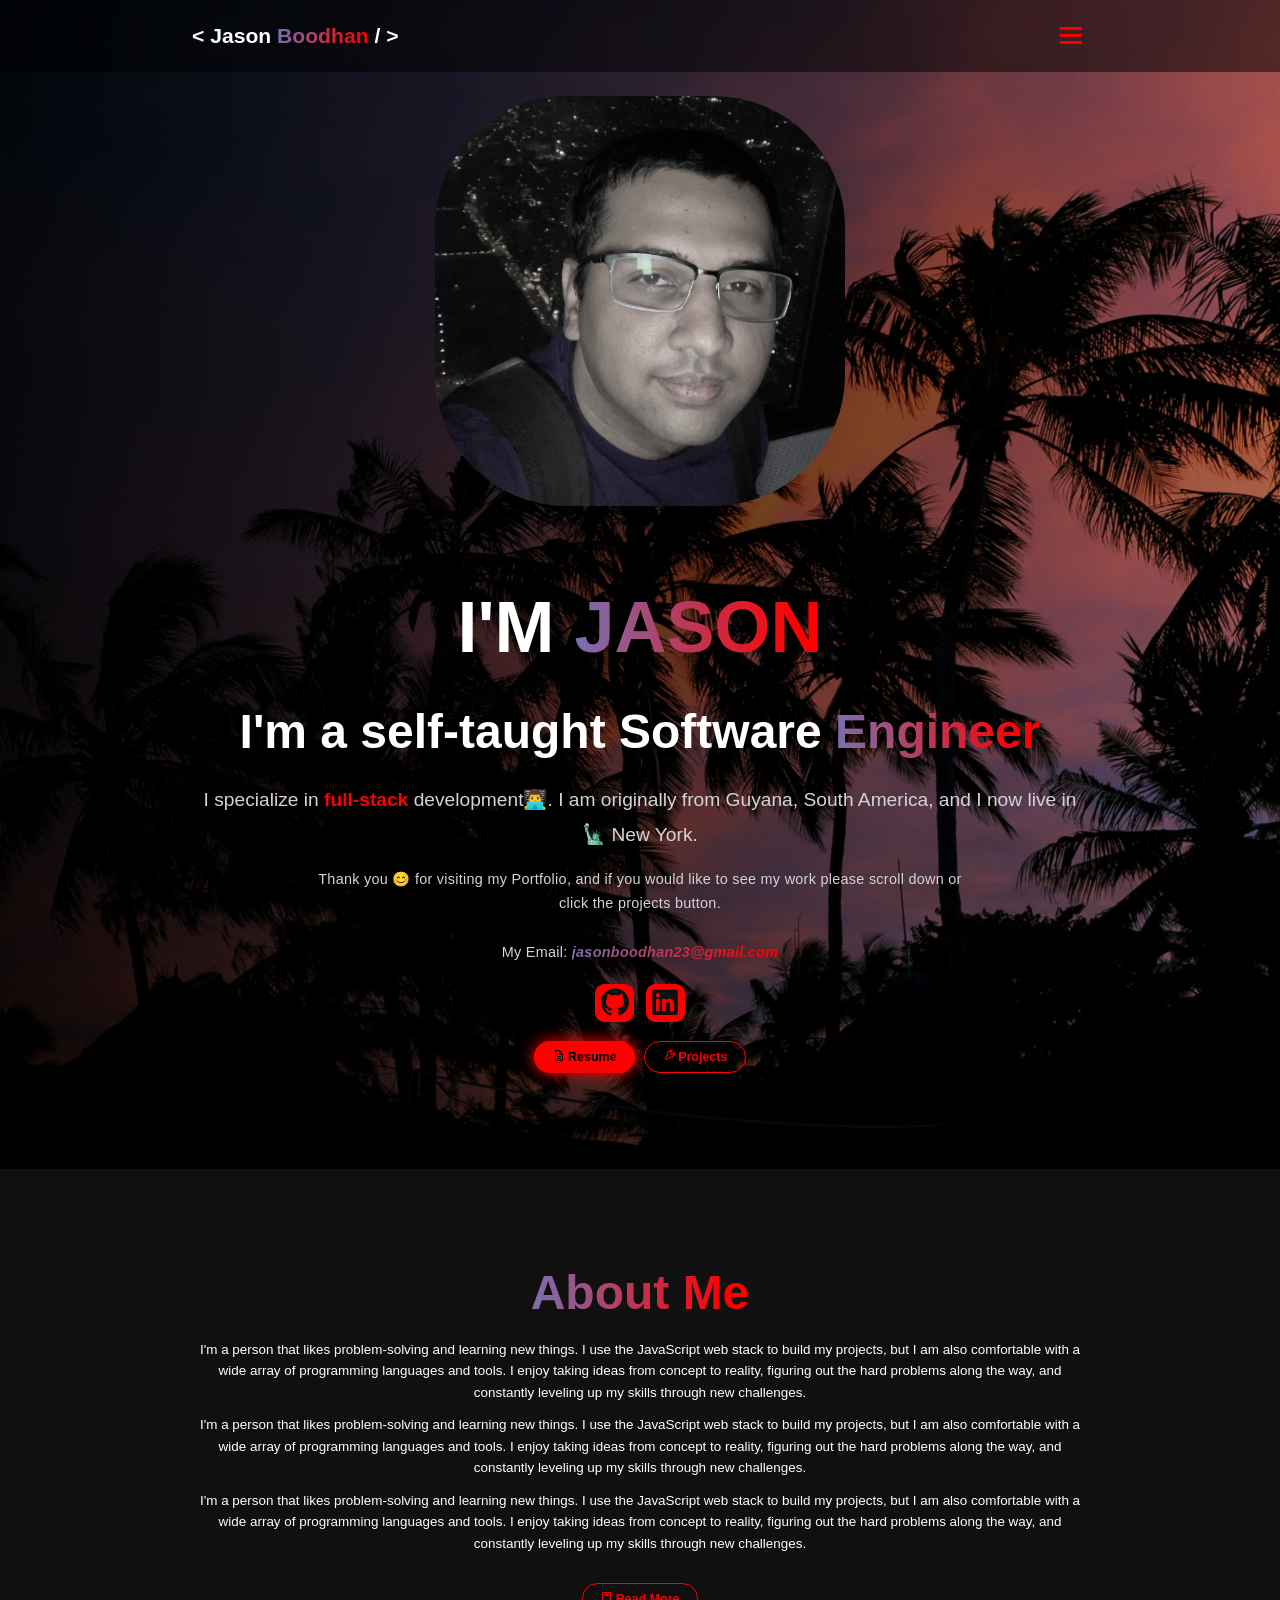
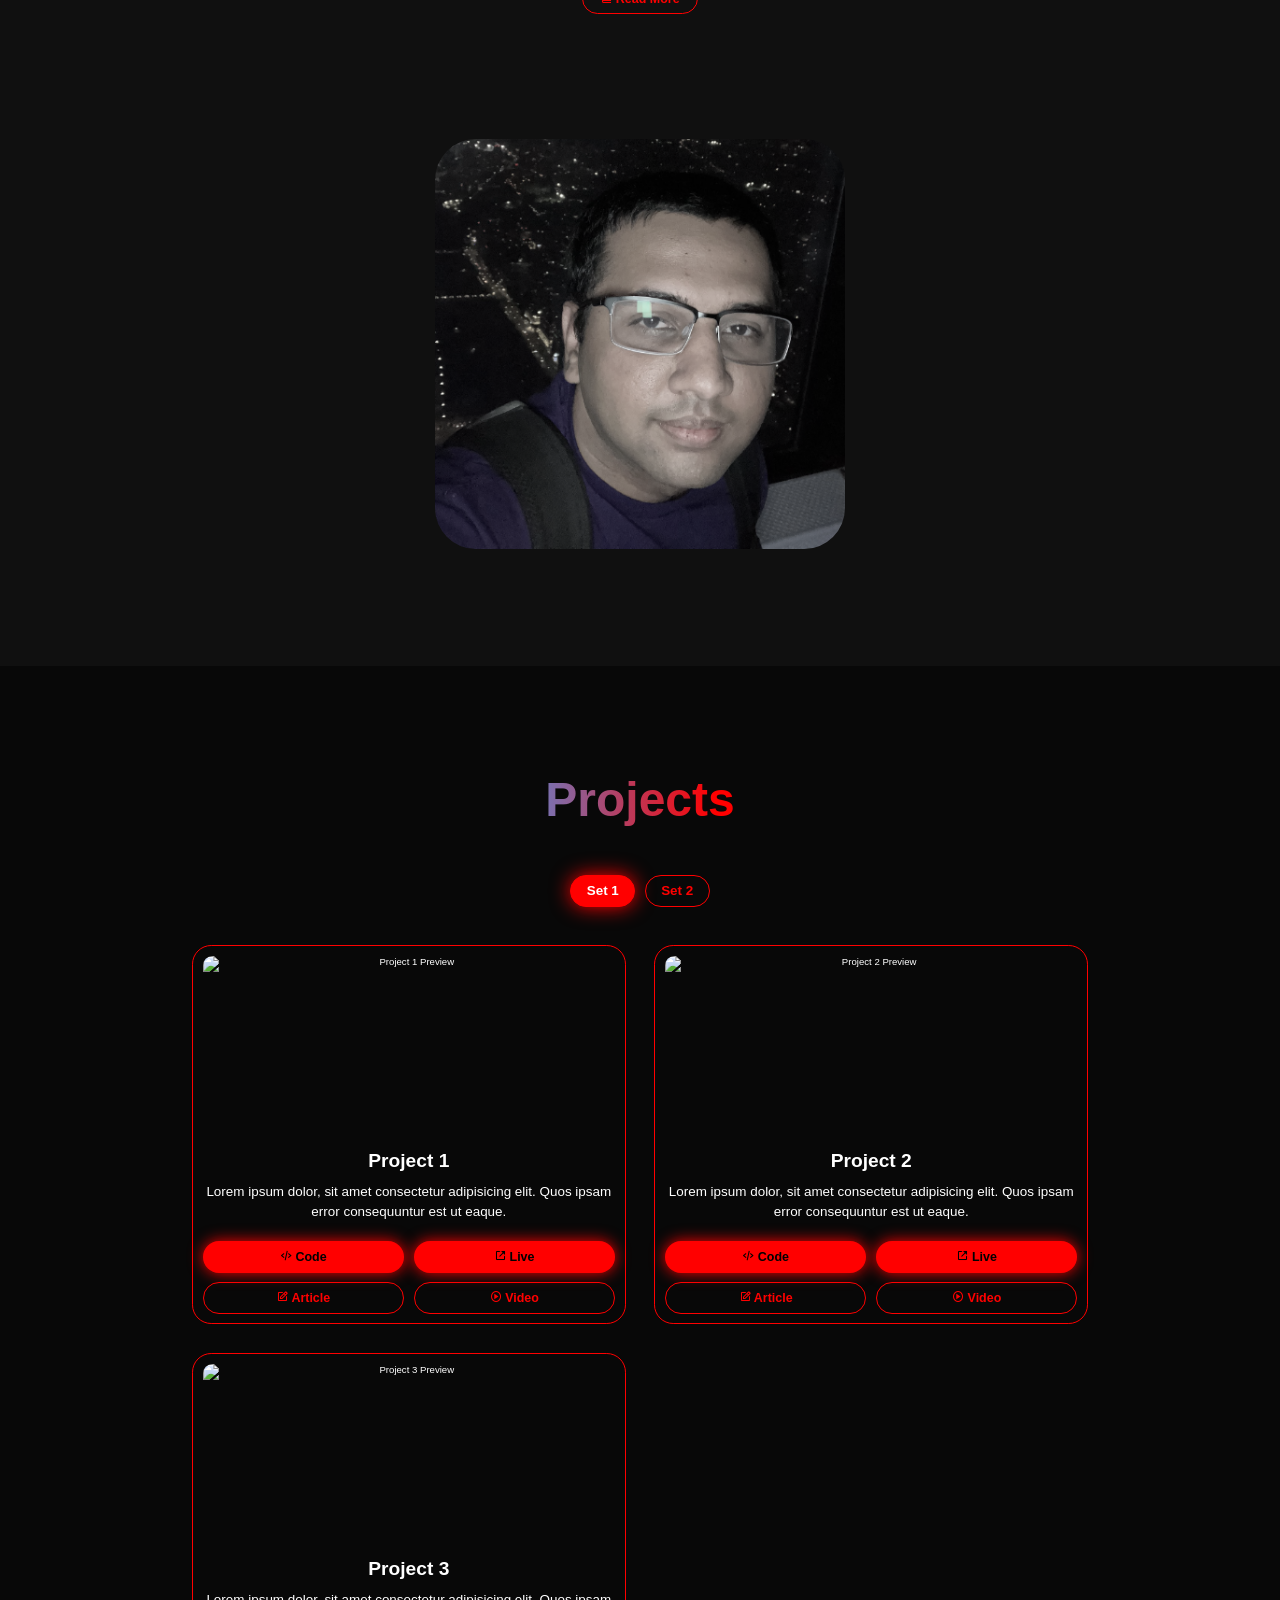
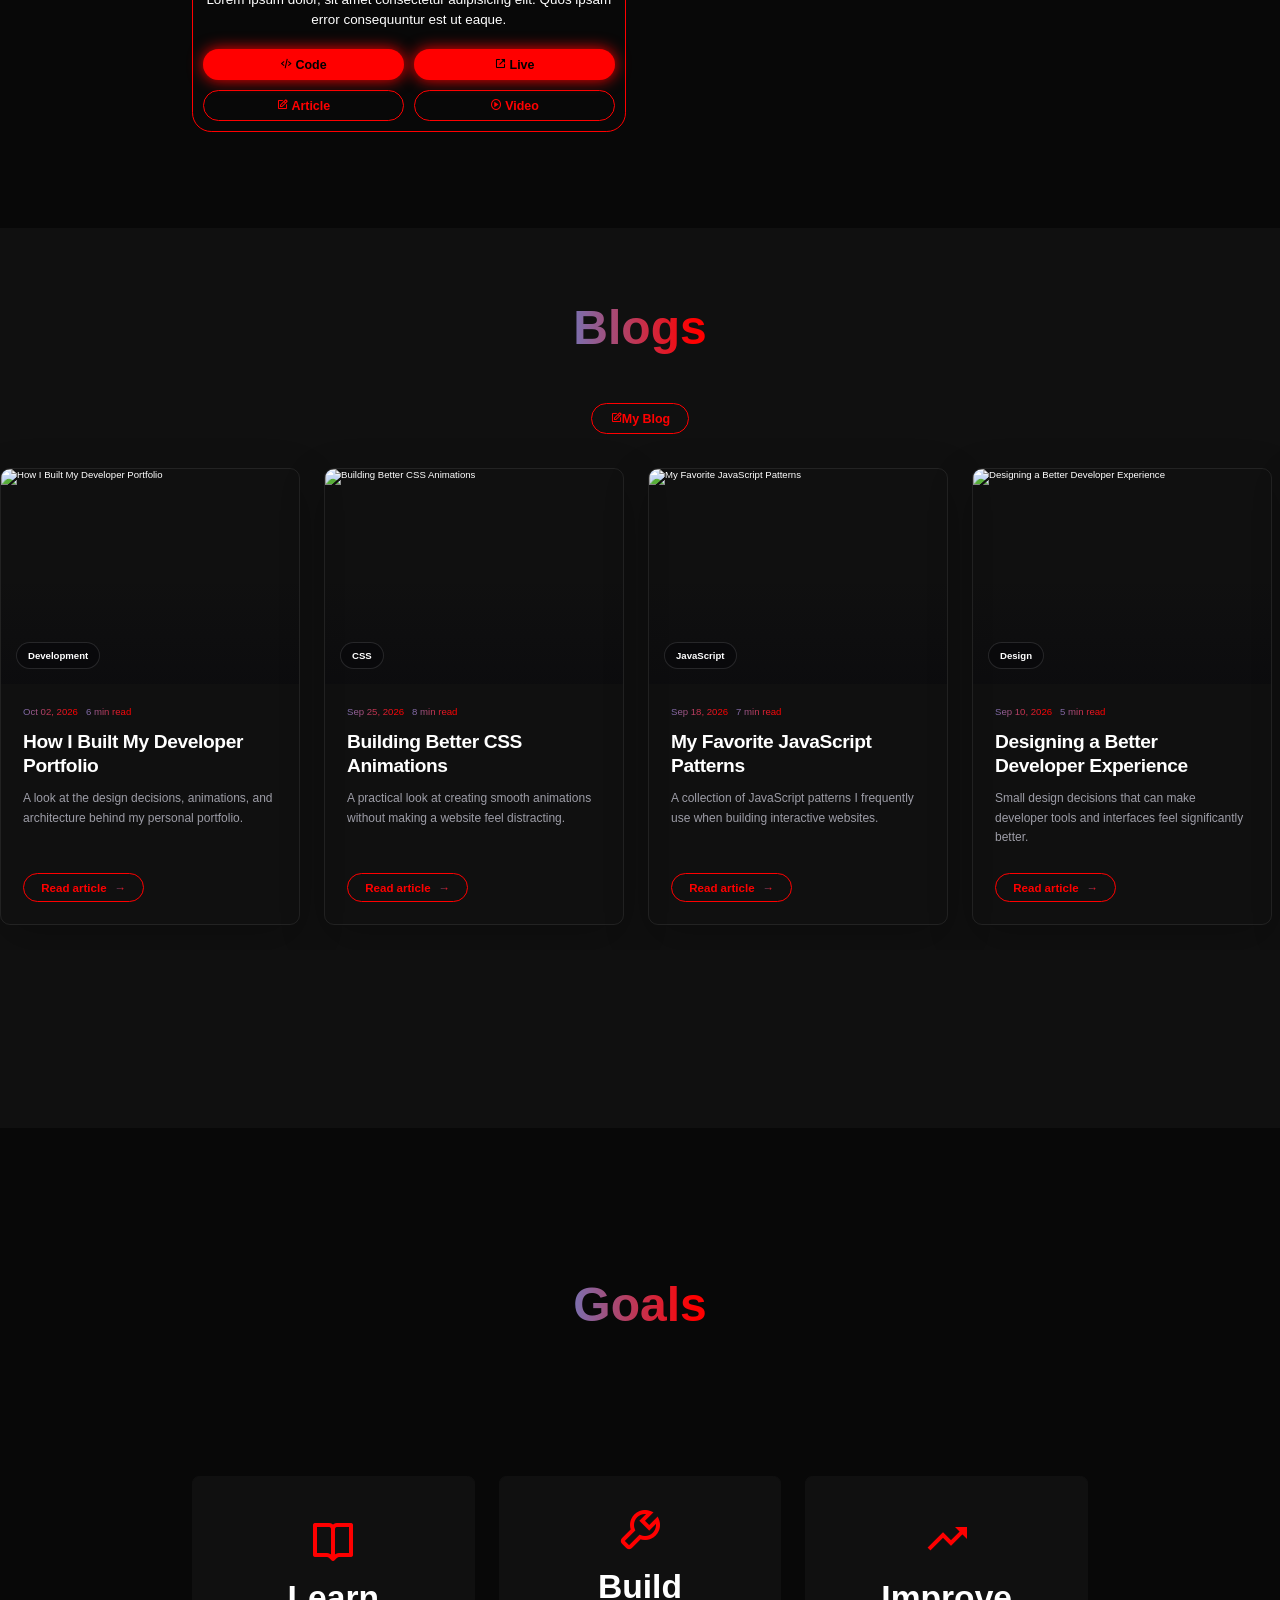
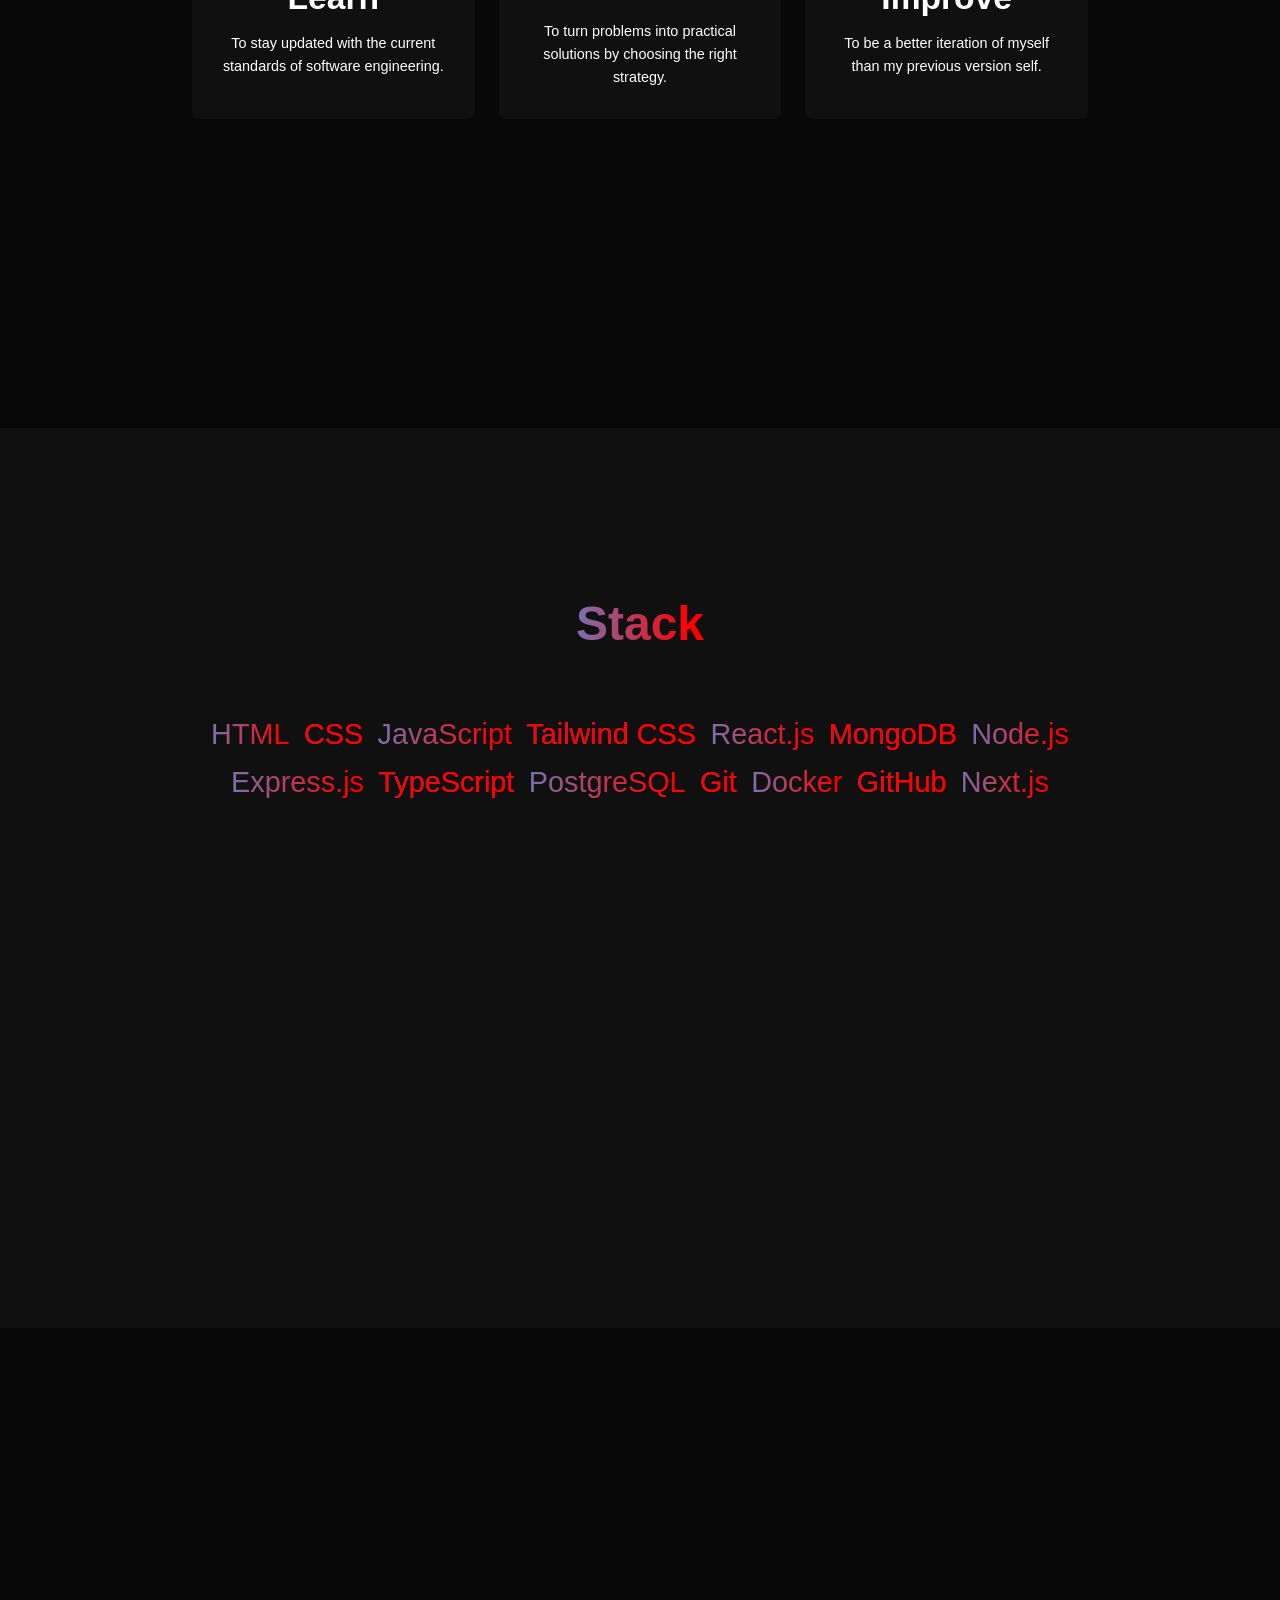
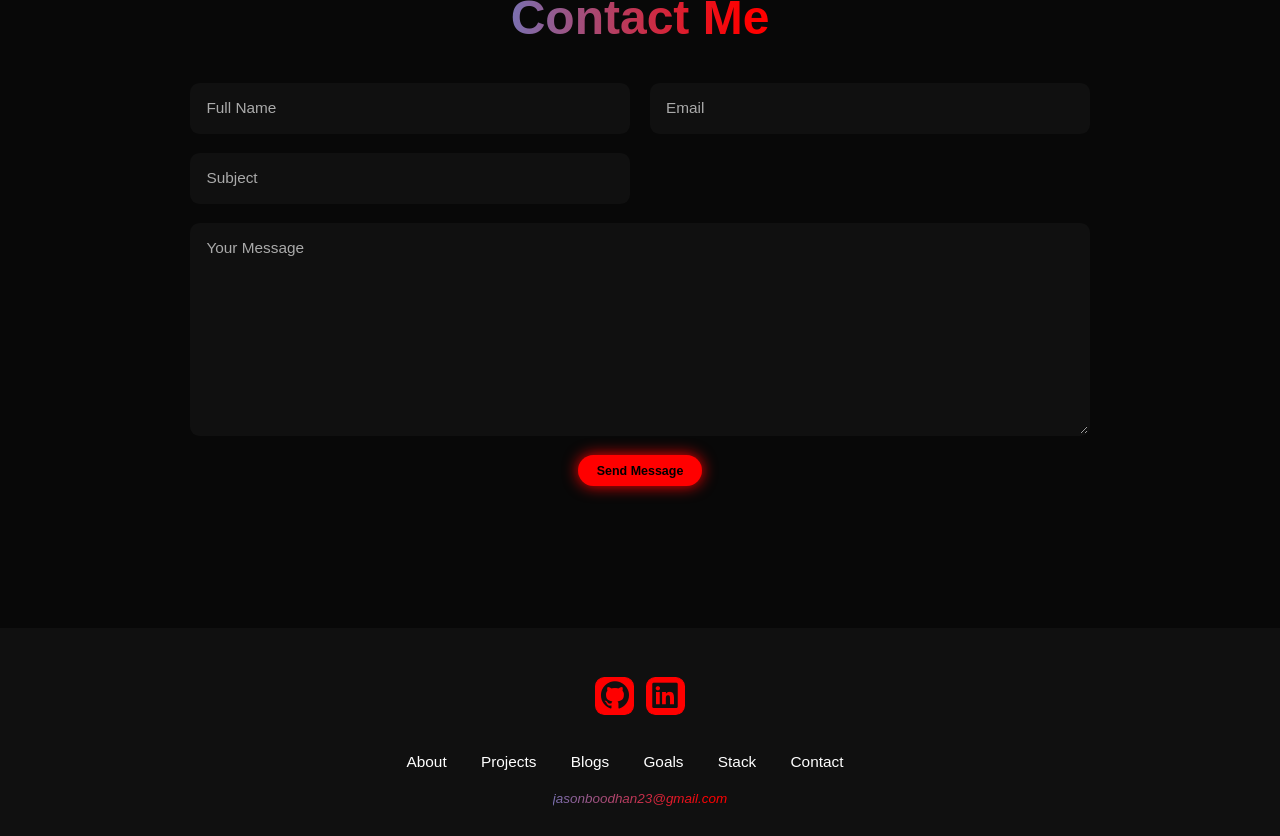
==== index.html @ c38a6822 "added express and next icons" ====
<!DOCTYPE html>
<html lang="en">
  <head>
    <meta charset="UTF-8" />
    <meta name="viewport" content="width=device-width, initial-scale=1.0" />
    <title>Jason's Portfolio Website</title>
    <link
      href="https://unpkg.com/boxicons@2.1.4/css/boxicons.min.css"
      rel="stylesheet"
    />
    <link
      rel="stylesheet"
      href="https://cdn.jsdelivr.net/gh/devicons/devicon@latest/devicon.min.css"
    />    
    <link rel="stylesheet" href="styles.css">
    <link rel="icon" type="image/png" href="assets/favicon.png">
  </head>
  <body>

    <div class="intro-overlay" id="intro">
      <div class="intro-content">
        <h1>
          <span style="color: ghostwhite;"><</span>
          <span>Hello </span> 
         <span style="color: ghostwhite;">/ ></span>
        </h1>
      </div>
    </div>

    <header class="header">
      <a href="#home" class="logo"> < Jason <span>Boodhan</span> / ></a>

      <i class="bx bx-menu" id="menu-icon"></i>

      <nav class="navbar">
        <a href="#home">Home</a>
        <a href="#about">About</a>
        <a href="#projects">Projects</a>
        <a href="#blogs">Blogs</a>
        <a href="#goals">Goals</a>
        <a href="#stack">Stack</a>     
        <a href="#contact">Contact</a>
      </nav>
    </header>

    <section class="home" id="home">
      <div class="home-content">
        <h1>I'm <span>Jason</span></h1>
        <h2>I'm a self-taught Software <span>Engineer</span></h2>
        <p>
          I specialize in <strong style="color: red;">full-stack</strong> development👨‍💻. I am originally from Guyana, South America, and I now live in 🗽 New York.
        </p> 

        <p id="home-sub-text">
          Thank you 😊 for visiting my Portfolio, and if you would like to see my work please scroll down or click the projects button. 
          <br>
          <br> 
          My Email:
          <a href="mailto:jasonboodhan23@gmail.com" class="my-email">
            <span><em>jasonboodhan23@gmail.com</em><span>
          </a>
        </p>

        <div class="social-icons">
          <a href="https://github.com/jasonboodhan23-dev" target="_blank">
            <i class="bx bxl-github"></i>
          </a>
          <a href="https://www.linkedin.com/in/jason-boodhan-16b63a433" target="_blank">
            <i class="bx bxl-linkedin-square"></i>
          </a>
        </div>

        <div class="btn-group">
          <a href="#" class="btn"><i class='bx bx-file'></i> Resume</a>
          <a href="#projects" class="btn btn-secondary"><i class='bx bx-wrench'></i> Projects</a>
        </div>
      </div>

      <div class="home-img">
        <img src="./assets/the-image.png" alt="Profile Picture" />
      </div>
    </section>

    <section class="about" id="about">
      <div class="about-img">
        <img src="./assets/the-image.png" alt="About Picture" />
      </div>

      <div class="about-content">
        <h2><span>About Me</span></h2>
        <p>
          I'm a person that likes problem-solving and learning new things. I use the JavaScript web stack to build my projects, but I am also comfortable with a wide array of programming languages and tools. I enjoy taking ideas from concept to reality, figuring out the hard problems along the way, and constantly leveling up my skills through new challenges.
        </p>
        <br>
        <p>
          I'm a person that likes problem-solving and learning new things. I use the JavaScript web stack to build my projects, but I am also comfortable with a wide array of programming languages and tools. I enjoy taking ideas from concept to reality, figuring out the hard problems along the way, and constantly leveling up my skills through new challenges.
        </p>
        <br>
        <p>
          I'm a person that likes problem-solving and learning new things. I use the JavaScript web stack to build my projects, but I am also comfortable with a wide array of programming languages and tools. I enjoy taking ideas from concept to reality, figuring out the hard problems along the way, and constantly leveling up my skills through new challenges.
        </p>
        <a href="#blogs" class="btn btn-secondary"><i class='bx bx-book'></i> Read More</a>
      </div>
    </section>

    <!-- Projects Section -->
    <section class="projects" id="projects">
      <h2 class="heading"><span>Projects</span></h2>

      <!-- 10 Pagination Buttons -->
      <div class="pagination-nav" id="pagination-nav"></div>

      <!-- 4 Project Cards Grid -->
      <div class="projects-box" id="projects-box"></div>
    </section>

    <section id="blogs" class="blog-carousel-section">

        <h2 class="heading"><span>Blogs</span></h2>

        <a href="./blog/blog.html" class="btn btn-secondary all-blogs"><i class="bx bx-edit"></i>My Blog</a>
        <!-- Carousel -->
        <div class="blog-carousel-wrapper">
          <div
            id="blog-carousel-track"
            class="blog-carousel-track"
          ></div>
        </div>



    </section>

    <section class="goals" id="goals">
      <h2 class="heading"><span>Goals</span></h2>

      <div class="goals-container">
        <div class="goals-box">
          <div class="goals-info">
            <i class="bx bx-book-open"></i>
            <h4>Learn</h4>
            <p>
              To stay updated with the current standards of software engineering.
            </p>
          </div>
        </div>

        <div class="goals-box">
          <div class="goals-info">
            <i class="bx bx-wrench"></i>
            <h4>Build</h4>
            <p>
              To turn problems into practical solutions by choosing the right strategy.
            </p>
          </div>
        </div>

        <div class="goals-box">
          <div class="goals-info">
            <i class="bx bx-trending-up"></i>
            <h4>Improve</h4>
            <p>
              To be a better iteration of myself than my previous version self. 
            </p>
          </div>
        </div>
      </div>
    </section>

    

    <section class="stack" id="stack">
      <h2 class="heading"><span>Stack</span></h2>


      <div class="stack-listed">
        <span>HTML </span>
        <span class="even">CSS </span>
        <span>JavaScript </span>
        <span class="even">Tailwind CSS </span>
        <span>React.js </span>
        <span class="even">MongoDB </span>
        <span>Node.js </span>
        <span>Express.js </span>
        <span class="even">TypeScript </span>
        <span>PostgreSQL </span>
        <span class="even">Git </span>
        <span>Docker </span>
        <span class="even">GitHub </span>
        <span>Next.js </span>
      </div>

      <div class="wrapper">
        <i class="bx bxl-html5 item item1"></i>
        <i class="bx bxl-css3 item item2"></i>
        <i class="bx bxl-javascript item item3"></i>
        <i class="bx bxl-tailwind-css item item4"></i>
        <i class="bx bxl-react item item5"></i>
        <i class="bx bxl-mongodb item item6"></i>
        <i class="bx bxl-nodejs item item7"></i>
        <i class="devicon-express-original item item8"></i>
        <i class="bx bxl-typescript item item9"></i>
        <i class="bx bxl-postgresql item item10"></i>
        <i class="bx bxl-git item item11"></i>
        <i class="bx bxl-docker item item12"></i>
        <i class="bx bxl-github item item13"></i>
        <i class="devicon-nextjs-plain item item14"></i>
      </div>
    </section>

    

    

    <section class="contact" id="contact">
      <h2 class="heading"><span>Contact Me</span></h2>


      <form action="#">
        <div class="input-group">
          <div class="input-box">
            <input type="text" placeholder="Full Name" />
            <input type="email" placeholder="Email" />
            <input type="text" placeholder="Subject" />
          </div>
        </div>

        <div class="input-group-2">
          <textarea
            placeholder="Your Message"
            cols="30"
            rows="10"
          ></textarea>
          <input type="submit" value="Send Message" class="btn" />
        </div>
      </form>
    </section>

    <button id="scrollToTop" aria-label="Scroll to top">
      ↑
    </button>

    <footer class="footer">
      <div class="social-icons">
        <a href="https://github.com/jasonboodhan23-dev" target="_blank">
          <i class="bx bxl-github"></i>
        </a>
        <a href="https://www.linkedin.com/in/jason-boodhan-16b63a433" target="_blank">
          <i class="bx bxl-linkedin-square"></i>
        </a>
      </div>

      <ul class="list">
        <li><a href="#about">About</a></li>
        <li><a href="#projects">Projects</a></li>
        <li><a href="#blogs">Blogs</a></li>
        <li><a href="#goals">Goals</a></li>
        <li><a href="#stack">Stack</a></li>
        <li><a href="#contact">Contact</a><li>
      </ul>

      <p class="bottomtext">
        <em>
          <a href="mailto:jasonboodhan23@gmail.com" class="my-email">
            <span><em>jasonboodhan23@gmail.com</em><span>
          </a>
        </em>
      </p>
    </footer>
    <script src="index.js"></script>
  </body>
</html>
---- styles.css ----
* {
        margin: 0;
        padding: 0;
        box-sizing: border-box;
        text-decoration: none;
        scroll-behavior: smooth;
        font-family: "Poppins", sans-serif;
      }

      /* ================================
         INTRO OVERLAY
      ================================ */

      .intro-overlay {
        position: fixed;
        inset: 0;
        z-index: 9999;

        display: flex;
        align-items: center;
        justify-content: center;

        background: #101010;

        opacity: 1;
        visibility: visible;

        transition:
          opacity 0.7s ease,
          visibility 0.7s ease;
      }

      /* Hello text */

      .intro-content {
        overflow: hidden;
      }

      .intro-content h1 {
        margin: 0;

        font-size: clamp(8rem, 20vw, 18rem);
        font-weight: 600;
        letter-spacing: -0.05em;

        animation: introText 0.8s ease forwards;
      }

      /* Fade the entire overlay away */

      .intro-overlay.hidden {
        opacity: 0;
        visibility: hidden;
        pointer-events: none;
      }

      /* Hello animation */

      @keyframes introText {
        from {
          opacity: 0;
          transform: translateY(40px);
        }

        to {
          opacity: 1;
          transform: translateY(0);
        }
      }


      :root {
        --bg-color: #101010;
        --second-bg-color: #080808;
        --text-color: #ffffff;
        --main-color: red;  /* #2dd9fe #9461fd  */
        --gradient-accent: #7A70B0; /* #2dd9fe   original #7A70B0 */     
      }

      html {
        font-size: 60%;
        overflow-x: hidden;
      }

      body {
        background: var(--bg-color);
        color: var(--text-color);
      }

      .header {
        position: fixed;
        width: 100%;
        top: 0;
        left: 0;
        padding: 2rem 15%;
        background: rgba(0, 0, 0, 0.5);
        backdrop-filter: blur(10px);
        display: flex;
        justify-content: space-between;
        align-items: center;
        z-index: 1000;
      }

      .my-email {
        color: var(--main-color);
      }

      #menu-icon {
        font-size: 3.5rem;
        color: var(--main-color);
        display: none;
      }

      .logo {
        font-size: 2.2rem;
        color: var(--text-color);
        font-weight: 800;
        cursor: pointer;
        transition: 0.3s ease-in-out;
      }

      .logo:hover {
        transform: scale(1.05);
      }

      span {
        background: linear-gradient(270deg, var(--main-color) 10%, var(--gradient-accent) 100%);
        -webkit-background-clip: text;
        background-clip: text;
        color: transparent;
      }

      .navbar a {
        font-size: 1.6rem;
        color: var(--text-color);
        margin-left: 4rem;
        font-weight: 500;
        transition: 0.3s ease-in-out;
        border-bottom: 3px solid transparent;
      }

      .navbar a:hover {
        color: var(--main-color);
        border-bottom: 3px solid var(--main-color);
      }

      .gradient-btn {
        font-size: 1.4rem;
        padding: 1rem 2rem;
        border-radius: 2rem;
        background: linear-gradient(270deg, var(--main-color) 10%, var(--gradient-accent) 100%);
        letter-spacing: 1px;
        cursor: pointer;
        transition: 0.3s ease-in-out;
        color: white;
        border: none;
        white-space: nowrap;
      }

      .gradient-btn:hover {
        transform: scale(1.05);
      }

      section {
        min-height: 100vh;
        padding: 10rem 15%;
      }

      .home {
          display: flex;
          align-items: center;
          justify-content: center;
          gap: 10rem;

          position: relative;
          isolation: isolate;

          /* Background image source: https://www.pexels.com/photo/tropical-palm-tree-silhouette-at-sunset-37615014/
          Edited by me. */

          background: url("./assets/sunset.png") center / cover no-repeat;
      }

      .home::before {
          content: "";
          position: absolute;
          inset: 0;
          background: linear-gradient(
              90deg,
              rgba(0, 0, 0, 0.9),
              rgba(0, 0, 0, 0.333)
          );
          z-index: -1;
      }

      .home-content {
        display: flex;
        flex-direction: column;
        align-items: flex-start;
        text-align: left;
      }

      .home-content h1 {
        font-size: 7.5rem;
        font-weight: 700;
        margin-top: 2rem;
        margin-bottom: 1rem;
        line-height: 1.2;
        text-transform: uppercase;
      }

      .home-content h2 {
        margin: 2.5rem 0;
        font-size: 5rem;
      }

      .home-content p {
        font-size: 2rem;
        font-weight: 400;
        line-height: 1.8;
        color: #d4d4d4;
      }

      #home-sub-text {
        max-width: 650px;
        margin-top: 1.5rem;
        font-size: 1.5rem;
        font-weight: 400;
        line-height: 1.7;
        color: #d4d4d4;
        letter-spacing: 0.02em;
      }

      #home-sub-text .my-email {
        color: var(--main-color);
        font-style: normal;
        font-weight: 600;
        transition: color 0.3s ease, text-shadow 0.3s ease;
      }

      #home-sub-text .my-email:hover {
        color: #ffffff;
        text-shadow: 0 0 10px var(--main-color);
      }


      .home-img img {
        width: 32vw;
        border-radius: 32%;
        transition: 0.4s ease-in-out;
        object-fit: cover;
        filter: grayscale(70%);
        margin-bottom: 1rem;
      }

      .home-img img:hover {
        box-shadow: 0 0 25px var(--main-color),
                    0 0 50px var(--main-color);
        transform: scale(1.02);
        filter: grayscale(0%);
      }

      .social-icons a {
        display: inline-flex;
        justify-content: center;
        align-items: center;
        font-size: 3.5rem;
        padding: 0.125rem;
        background-color: var(--main-color);
        border: 0.5px solid var(--main-color);
        border-radius: 25%;
        margin: 2rem 0.5rem;
        transition: 0.3s ease-in-out;
        color: var(--bg-color);
      }

      .social-icons a:hover {
        color: white;
        background: var(--main-color);
        transform: scale(1.02) translateY(-1px);
        box-shadow: 0 0 25px var(--main-color);
      }

      .btn-group {
        display: flex;
        gap: 1rem;
        flex-wrap: wrap;
        justify-content: center;
      }

      .btn {
        display: inline-block;
        padding: 0.8rem 1.8rem;
        background-color: var(--main-color);
        box-shadow: 0 0 15px var(--main-color);
        border-radius: 3rem;
        font-size: 1.3rem;
        color: #000;
        border: 0.5px solid transparent;
        font-weight: 600;
        transition: 0.3s ease-in-out;
        cursor: pointer;
        text-align: center;
      }

      .btn:hover {
        transform: scale(1.05);
        box-shadow: 0 0 25px var(--main-color);
        color: #ffffff;
      }

      .btn-secondary {
        background-color: transparent;
        color: var(--main-color);
        border: 0.5px solid var(--main-color);
        box-shadow: none;
      }

      .btn-secondary:hover {
        box-shadow: 0 0 25px var(--main-color);
        background-color: var(--main-color);
        color: #ffffff;
      }

      .about {
        display: flex;
        justify-content: center;
        align-items: center;
        gap: 10rem;
        background-color: var(--bg-color);
      }



      /* Glow effect and animation added to About Image */
      .about-img img {
        width: 24vw;
        border-radius: 10%;
        transition: 0.4s ease-in-out;
        object-fit: cover;
        filter: grayscale(60%);
        margin-bottom: 2rem;
      }

      .about-img img:hover {
        box-shadow: 0 0 25px var(--main-color),
                    0 0 50px var(--main-color);
        transform: scale(1.02);
        filter: grayscale(0%);
      }

      .about-content h2 {
        font-size: 5rem;
        text-align: left;
        margin-bottom: 2rem;
      }

      .about-content p {
        font-size: 1.4rem;
        font-weight: 400;
        line-height: 1.6;
      }

      .about-content .btn {
        margin: 3rem 0;
      }

      ::-webkit-scrollbar {
        width: 10px;
      }

      ::-webkit-scrollbar-thumb {
        background-color: var(--main-color);
        border-radius: 4px;
      }

      ::-webkit-scrollbar-track {
        background-color: var(--bg-color);
      }

      .heading {
        text-align: center;
        font-size: 5rem;
        margin-bottom: 5rem;
        margin-top: 7.5rem;
      }

      .goals {
        background-color: var(--second-bg-color);
        padding: 8rem 15%;
      }

      .goals-container {
        display: grid;
        grid-template-columns: repeat(auto-fit, minmax(280px, 1fr));
        gap: 2.5rem;
        padding-top: 10rem;
      }

      .goals-box {
        display: flex;
        justify-content: center;
        align-items: center;
        background-color: var(--bg-color);
        border-radius: .75rem;
        cursor: pointer;
        border: 0.5px solid var(--bg-color);
        transition: background 0.8s ease-in-out;
        transition-delay: 2.5s;
      }

      .goals-box:hover {
        background: linear-gradient(270deg, var(--main-color) 10%, var(--gradient-accent) 100%);
      }

      .goals-box:hover .goals-info i,
      .goals-box:hover .goals-info h4,
      .goals-box:hover .goals-info p {
        color: #000;
      }

      .goals-info {
        display: flex;
        flex-direction: column;
        text-align: center;
        align-items: center;
        padding: 3rem;
      }

      .goals-info h4 {
        font-size: 3.5rem;
        margin: 1.5rem 0;
        font-weight: 700;
        color: var(--text-color);
      }

      .goals-info p {
        font-size: 1.5rem;
        line-height: 1.6;
        color: var(--text-color);
      }

      .goals-info i {
        font-size: 5rem;
        color: var(--main-color);
      }

      .wrapper {
        width: 90%;
        max-width: 1536px;
        margin-inline: auto;
        position: relative;
        height: 160px;
        margin-top: 4rem;
        overflow: hidden;
        mask-image: linear-gradient(
          to right,
          rgba(0, 0, 0, 0),
          rgba(0, 0, 0, 1) 20%,
          rgba(0, 0, 0, 1) 80%,
          rgba(0, 0, 0, 0)
        );
      }

      @keyframes scrollLeft {
        to {
          left: -160px;
        }
      }

      .item {
        width: 120px;
        height: 120px;
        font-size: 120px;
        text-align: center;
        line-height: 120px;
        position: absolute;
        left: max(calc(160px * 12), 100%);
        animation-name: scrollLeft;
        animation-duration: 30s;
        animation-timing-function: linear;
        animation-iteration-count: infinite;
        background: linear-gradient(270deg, var(--main-color) 10%, var(--gradient-accent) 100%);
        -webkit-background-clip: text;
        background-clip: text;
        color: transparent;
      }

      .item:hover {
        transition: color 0.8s ease-in-out;
        color: var(--text-color);
      }

      .item14 {
        font-size: 100px;
      }

      .item1 { animation-delay: calc(30s / 14 * (14 - 1) * -1); }
      .item2 { animation-delay: calc(30s / 14 * (14 - 2) * -1); }
      .item3 { animation-delay: calc(30s / 14 * (14 - 3) * -1); }
      .item4 { animation-delay: calc(30s / 14 * (14 - 4) * -1); }
      .item5 { animation-delay: calc(30s / 14 * (14 - 5) * -1); }
      .item6 { animation-delay: calc(30s / 14 * (14 - 6) * -1); }
      .item7 { animation-delay: calc(30s / 14 * (14 - 7) * -1); }
      .item8 { animation-delay: calc(30s / 14 * (14 - 8) * -1); }
      .item9 { animation-delay: calc(30s / 14 * (14 - 9) * -1); }
      .item10 { animation-delay: calc(30s / 14 * (14 - 10) * -1); }
      .item11 { animation-delay: calc(30s / 14 * (14 - 11) * -1); }
      .item12 { animation-delay: calc(30s / 14 * (14 - 12) * -1); }
      .item13 { animation-delay: calc(30s / 14 * (14 - 13) * -1); }
      .item14 { animation-delay: calc(30s / 14 * (14 - 14) * -1); }

      .stack-listed {
        font-size: 3rem;
        display: flex;
        flex-wrap: wrap;
        padding: 2rem 0;
        justify-content: center;
        gap: 1.5rem;
      }

      .stack-listed span:hover {
        transition: color 0.8s ease-in-out;
        color: var(--text-color);
      }

      .even {
        color: var(--main-color);
      }

      /* Projects & Pagination Styles */
      .projects {
        background-color: var(--second-bg-color);
      }

      .pagination-nav {
        display: flex;
        justify-content: center;
        flex-wrap: wrap;
        gap: 1rem;
        margin-bottom: 4rem;
      }

      .page-btn {
        background: transparent;
        color: var(--main-color);
        border: 0.5px solid var(--main-color);
        font-size: 1.4rem;
        padding: 0.8rem 1.6rem;
        border-radius: 2rem;
        font-weight: 600;
        cursor: pointer;
        transition: 0.3s ease-in-out;
      }

      .page-btn:hover {
        background-color: var(--main-color);
        color: white;
        box-shadow: 0 0 15px var(--main-color);
      }

      .page-btn.active {
        background-color: var(--main-color);
        color: white;
        box-shadow: 0 0 20px var(--main-color);
      }

      #projects h2 {
        margin-top: 1rem;
      }

      .projects-box {
        display: grid;
        grid-template-columns: repeat(auto-fit, minmax(280px, 1fr));
        gap: 3rem;
      }

      .project-card {
        display: flex;
        flex-direction: column;
        justify-content: space-between;
        align-items: center;
        text-align: center;
        background-color: var(--second-bg-color);
        border: 0.5px solid var(--main-color);
        border-radius: 2rem;
        padding: 1rem;
        transition: 0.3s ease-in-out;
        animation: fadeIn 0.4s ease-in-out;
      }

      .project-card:hover {
        box-shadow: 0 0 20px var(--main-color);
        transform: translateY(-5px);
        cursor: pointer;
      }

      .project-card img {
        width: 100%;
        height: 180px;
        border-radius: 1rem;
        object-fit: cover;
      }

      .project-card h3 {
        font-size: 2rem;
        margin: 1.5rem 0 1rem;
      }

      .project-card p {
        font-size: 1.4rem;
        line-height: 1.5;
        margin-bottom: 2rem;
      }

      .project-card .card-buttons {
        display: grid;
        grid-template-columns: 1fr 1fr;
        gap: 1rem;
        width: 100%;
      }

      @keyframes fadeIn {
        from { opacity: 0; transform: translateY(10px); }
        to { opacity: 1; transform: translateY(0); }
      }

      .contact {
        min-height: 100vh;
        padding: 10rem 5% 5rem;
        background-color: var(--second-bg-color);
        display: flex;
        flex-direction: column;
        align-items: center;
        justify-content: center;
      }

      .contact .heading {
        margin-bottom: 4rem;
      }

      .contact form {
        width: 100%;
        max-width: 900px;

        display: flex;
        flex-direction: column;
        gap: 2rem;
      }

      .input-group {
        width: 100%;
      }

      .input-box {
        display: grid;
        grid-template-columns: repeat(2, 1fr);
        gap: 2rem;
      }

      .input-box input,
      .input-group-2 textarea {
        width: 100%;
        padding: 1.5rem;

        font-size: 1.6rem;
        color: var(--text-color);

        background-color: var(--bg-color);

        border: 2px solid transparent;
        border-radius: 1rem;

        outline: none;

        transition: 0.3s ease-in-out;
      }

      .input-box input:focus,
      .input-group-2 textarea:focus {
        border-color: var(--main-color);
        box-shadow: 0 0 15px rgba(0, 255, 238, 0.2);
      }

      .input-box input::placeholder,
      .input-group-2 textarea::placeholder {
        color: #aaa;
      }

      .input-group-2 {
        display: flex;
        flex-direction: column;
        gap: 2rem;
      }

      .input-group-2 textarea {
        min-height: 200px;
        resize: vertical;
      }

      .input-group-2 .btn {
        align-self: center;
        cursor: pointer;
      }

      @media (max-width: 768px) {
        .contact {
          padding: 8rem 5% 4rem;
        }

        .input-box {
          grid-template-columns: 1fr;
        }

        .contact form {
          max-width: 100%;
        }
      }

      /* Smooth scrolling */
      html {
        scroll-behavior: smooth;
      }

      #scrollToTop {
        position: fixed;
        bottom: 25px;
        right: 25px;

        width: 75px;
        height: 75px;

        border: none;
        border-radius: 50%;

        background-color: var(--main-color);
        color: black;

        font-size: 36px;
        font-weight: bold;

        cursor: pointer;

        display: flex;
        align-items: center;
        justify-content: center;

        opacity: 0;
        visibility: hidden;
        transform: translateY(20px);

        transition:
          opacity 0.3s ease,
          visibility 0.3s ease,
          transform 0.3s ease;

        z-index: 1000;
      }

      /* Show button */
      #scrollToTop.show {
        opacity: 1;
        visibility: visible;
        transform: translateY(0);

        /* Bounce when it appears */
        animation: bounce 0.7s ease;
      }

      /* Bounce animation */
      @keyframes bounce {
        0% {
          transform: translateY(20px);
        }

        40% {
          transform: translateY(-10px);
        }

        65% {
          transform: translateY(5px);
        }

        85% {
          transform: translateY(-3px);
        }

        100% {
          transform: translateY(0);
        }
      }

      /* Hover effect */
      #scrollToTop:hover {
        background-color: var(--main-color);
        color: white;
      }

      /* Mobile */
      @media (max-width: 600px) {
        #scrollToTop {
          width: 45px;
          height: 45px;

          right: 15px;
          bottom: 15px;

          font-size: 20px;
        }
      }


      .footer {
        background-color: var(--bg-color);
        padding: 30px 0;
      }

      .footer .social-icons {
        text-align: center;
      }

      .footer ul {
        text-align: center;
        font-size: 1.6rem;
        list-style: none;
        margin: 2rem 0;
      }

      .footer ul li {
        display: inline-block;
        margin: 0 15px;
      }

      .footer ul li a {
        color: white;
        transition: 0.3s ease-in-out;
      }

      .footer ul li a:hover {
        color: var(--main-color);
      }

      .footer .bottomtext {
        text-align: center;
        font-size: 1.4rem;
      }

      .bottomtext:hover {
        text-shadow: 0 0 10px ;
      }

      @media(max-width:1285px) {
        #menu-icon {
          display: block;
        }

        .navbar {
          position: absolute;
          top: 100%;
          right: 0;
          width: 50%;
          padding: 1rem 3rem;
          background: rgba(0, 0, 0, 0.9);
          border-bottom-left-radius: 2rem;
          border-left: 2px solid var(--main-color);
          border-bottom: 2px solid var(--main-color);
          display: none;
        }

        .navbar a {
          display: block;
          font-size: 2rem;
          margin: 3rem 0;
        }

        .navbar.active {
          display: block;
        }

        .gradient-btn {
          display: none;
        }

        .home {
          flex-direction: column-reverse;
          gap: 5rem;
        }

        .home-content {
          align-items: center;
          text-align: center;
        }

        .home-img img, .about-img img {
          width: 32vw;
        }

        .about {
          flex-direction: column-reverse;
          text-align: center;
        }

        .about-content h2 {
          text-align: center;
        }

        .contact form .input-group {
          flex-direction: column;
        }
      }



 
      .all-blogs {
          display: block;
          width: fit-content;
          margin: 4rem auto 0;
      }

      .blog-carousel-section {

        width: 100%;

        /*
          These values intentionally don't rely on your
          existing section class.
        */

        padding: 0px 0;

        overflow: hidden;



        

      }


/* ------------------------------------------------------------
   HEADER
------------------------------------------------------------ */

.blog-carousel-header {

  width: min(1100px, calc(100% - 40px));

  margin: 0 auto 55px;

  text-align: center;

}


.blog-carousel-eyebrow {

  display: inline-flex;

  align-items: center;

  gap: 8px;

  margin-bottom: 14px;

  color: var(--main-color);

  font-size: 1.2rem;

  font-weight: 600;

  letter-spacing: 0.14em;

  text-transform: uppercase;

}


.blog-carousel-eyebrow::before {

  content: "";

  width: 7px;

  height: 7px;

  border-radius: 50%;

  background: var(--main-color);

  box-shadow:
    0 0 8px var(--main-color),
    0 0 18px var(--main-color);

}


.blog-carousel-title {

  margin: 0 0 15px;

  color: var(--text-color);

  font-size: clamp(3.5rem, 6vw, 6rem);

  line-height: 1;

  letter-spacing: -0.04em;

}


/*
  Important:
  We use a specifically scoped span selector here.
  It won't modify your global span styling.
*/

.blog-carousel-title span {

  background:
    linear-gradient(
      270deg,
      var(--main-color) 10%,
      var(--gradient-accent) 100%
    );

  -webkit-background-clip: text;

  background-clip: text;

  color: transparent;

}


.blog-carousel-subtitle {

  max-width: 620px;

  margin: 0 auto;

  color: #a9a9b2;

  font-size: 1.5rem;

  line-height: 1.7;

}


/* ------------------------------------------------------------
   CAROUSEL VIEWPORT
------------------------------------------------------------ */

.blog-carousel-wrapper {

  position: relative;

  width: 100%;

  overflow: hidden;


}


/* ------------------------------------------------------------
   TRACK
------------------------------------------------------------ */

.blog-carousel-track {

  display: flex;

  width: max-content;

  gap: 24px;

  padding: 15px 0 25px;

  /*
    JS controls the animation duration
    based on the number of cards.
  */

  animation:
    blog-carousel-scroll
    45s
    linear
    infinite;

}


/*
  Pause the entire carousel when the user
  hovers over the carousel area.
*/

.blog-carousel-wrapper:hover
.blog-carousel-track {

  animation-play-state: paused;

}


/* ------------------------------------------------------------
   INFINITE ANIMATION
------------------------------------------------------------ */

@keyframes blog-carousel-scroll {

  from {

    transform: translateX(0);

  }

  to {

    /*
      JS creates two identical sets.

      Moving exactly 50% means the second
      set takes the place of the first.
    */

    transform: translateX(-50%);

  }

}


/* ------------------------------------------------------------
   BLOG CARD
------------------------------------------------------------ */

.blog-carousel-card {

  position: relative;

  flex: 0 0 300px;

  overflow: hidden;

  border: 1px solid rgba(255, 255, 255, 0.08);

  border-radius: 10px;

  margin-top: 2rem;

  box-shadow:
    0 15px 45px rgba(0, 0, 0, 0.22);

  transition:
    transform 0.35s ease,
    border-color 0.35s ease,
    box-shadow 0.35s ease;



}


.blog-carousel-card:hover {

  transform: translateY(-2px);

  border-color:
    rgba(148, 97, 253, 0.45);

  box-shadow:
    0 20px 55px rgba(0, 0, 0, 0.3),
    0 0 30px rgba(148, 97, 253, 0.08);

  

}


/* ------------------------------------------------------------
   IMAGE
------------------------------------------------------------ */

.blog-carousel-image-container {

  position: relative;

  width: 100%;

  height: 215px;

  overflow: hidden;

}


.blog-carousel-image {

  display: block;

  width: 100%;

  height: 100%;

  object-fit: cover;

  transition:
    transform 0.6s ease,
    filter 0.4s ease;

}


.blog-carousel-card:hover
.blog-carousel-image {

  transform: scale(1.2);

  filter: saturate(1.1);

}


/*
  Image gradient
*/

.blog-carousel-image-container::after {

  content: "";

  position: absolute;

  inset: 0;

  pointer-events: none;

  background:
    linear-gradient(
      to bottom,
      transparent 50%,
      rgba(8, 8, 12, 0.45)
    );

}


/* ------------------------------------------------------------
   CATEGORY BADGE
------------------------------------------------------------ */

.blog-carousel-category {

  position: absolute;

  bottom: 15px;

  left: 15px;

  z-index: 2;

  padding: 7px 11px;

  border: 1px solid rgba(255, 255, 255, 0.12);

  border-radius: 20px;

  color: white;

  font-size: 1rem;

  font-weight: 600;

  background:
    rgba(8, 8, 12, 0.65);

  backdrop-filter: blur(10px);

  -webkit-backdrop-filter: blur(10px);

}


/* ------------------------------------------------------------
   CONTENT
------------------------------------------------------------ */

.blog-carousel-content {

  display: flex;

  flex-direction: column;

  min-height: 240px;

  padding: 22px;

}


/* ------------------------------------------------------------
   META
------------------------------------------------------------ */

.blog-carousel-meta {

  display: flex;

  align-items: center;

  gap: 8px;

  margin-bottom: 13px;

  color: #858591;

  font-size: 1rem;

}


.blog-carousel-meta-dot {

  width: 4px;

  height: 4px;

  border-radius: 50%;

  background: var(--main-color);

}


/* ------------------------------------------------------------
   TITLE
------------------------------------------------------------ */

.blog-carousel-card-title {

  margin: 0 0 11px;

  color: var(--text-color);

  font-size: 2rem;

  font-weight: 600;

  line-height: 1.25;

  letter-spacing: -0.02em;

}


.blog-carousel-card-description {

  margin-bottom: 20px; 

  color: #9d9da7;

  font-size: 1.25rem;

  line-height: 1.6;


}


/* ------------------------------------------------------------
   READ BUTTON
------------------------------------------------------------ */

.blog-carousel-read {

  display: inline-flex;

  align-items: center;

  gap: 8px;

  width: fit-content;

  margin-top: auto;

  color: var(--main-color);

  font-size: 1.2rem;

  font-weight: 600;

  text-decoration: none;

  transition:
    gap 0.25s ease,
    color 0.25s ease;

}


.blog-carousel-read-arrow {

  transition:
    transform 0.25s ease;

}


.blog-carousel-read:hover {

  gap: 12px;

  color: white;


}


.blog-carousel-read:hover
.blog-carousel-read-arrow {

  transform: translateX(4px);
  color: white;

}


/* ------------------------------------------------------------
   REDUCED MOTION
------------------------------------------------------------ */

@media (prefers-reduced-motion: reduce) {

  .blog-carousel-track {

    animation: none;

  }

}


/* ------------------------------------------------------------
   TABLET
------------------------------------------------------------ */

@media (max-width: 900px) {

  .blog-carousel-card {

    flex-basis: 350px;

  }

}


/* ------------------------------------------------------------
   MOBILE
------------------------------------------------------------ */

@media (max-width: 600px) {

  .blog-carousel-section {

    padding: 80px 0;

  }


  .blog-carousel-header {

    width:
      calc(100% - 30px);

    margin-bottom: 40px;

  }


  .blog-carousel-card {

    flex-basis: 300px;

  }


  .blog-carousel-image-container {

    height: 175px;

  }


  .blog-carousel-content {

    min-height: 200px;

    padding: 18px;

  }


  .blog-carousel-card-title {

    font-size: 1.8rem;

  }


  .blog-carousel-card-description {

    font-size: 1.15rem;


  }

}
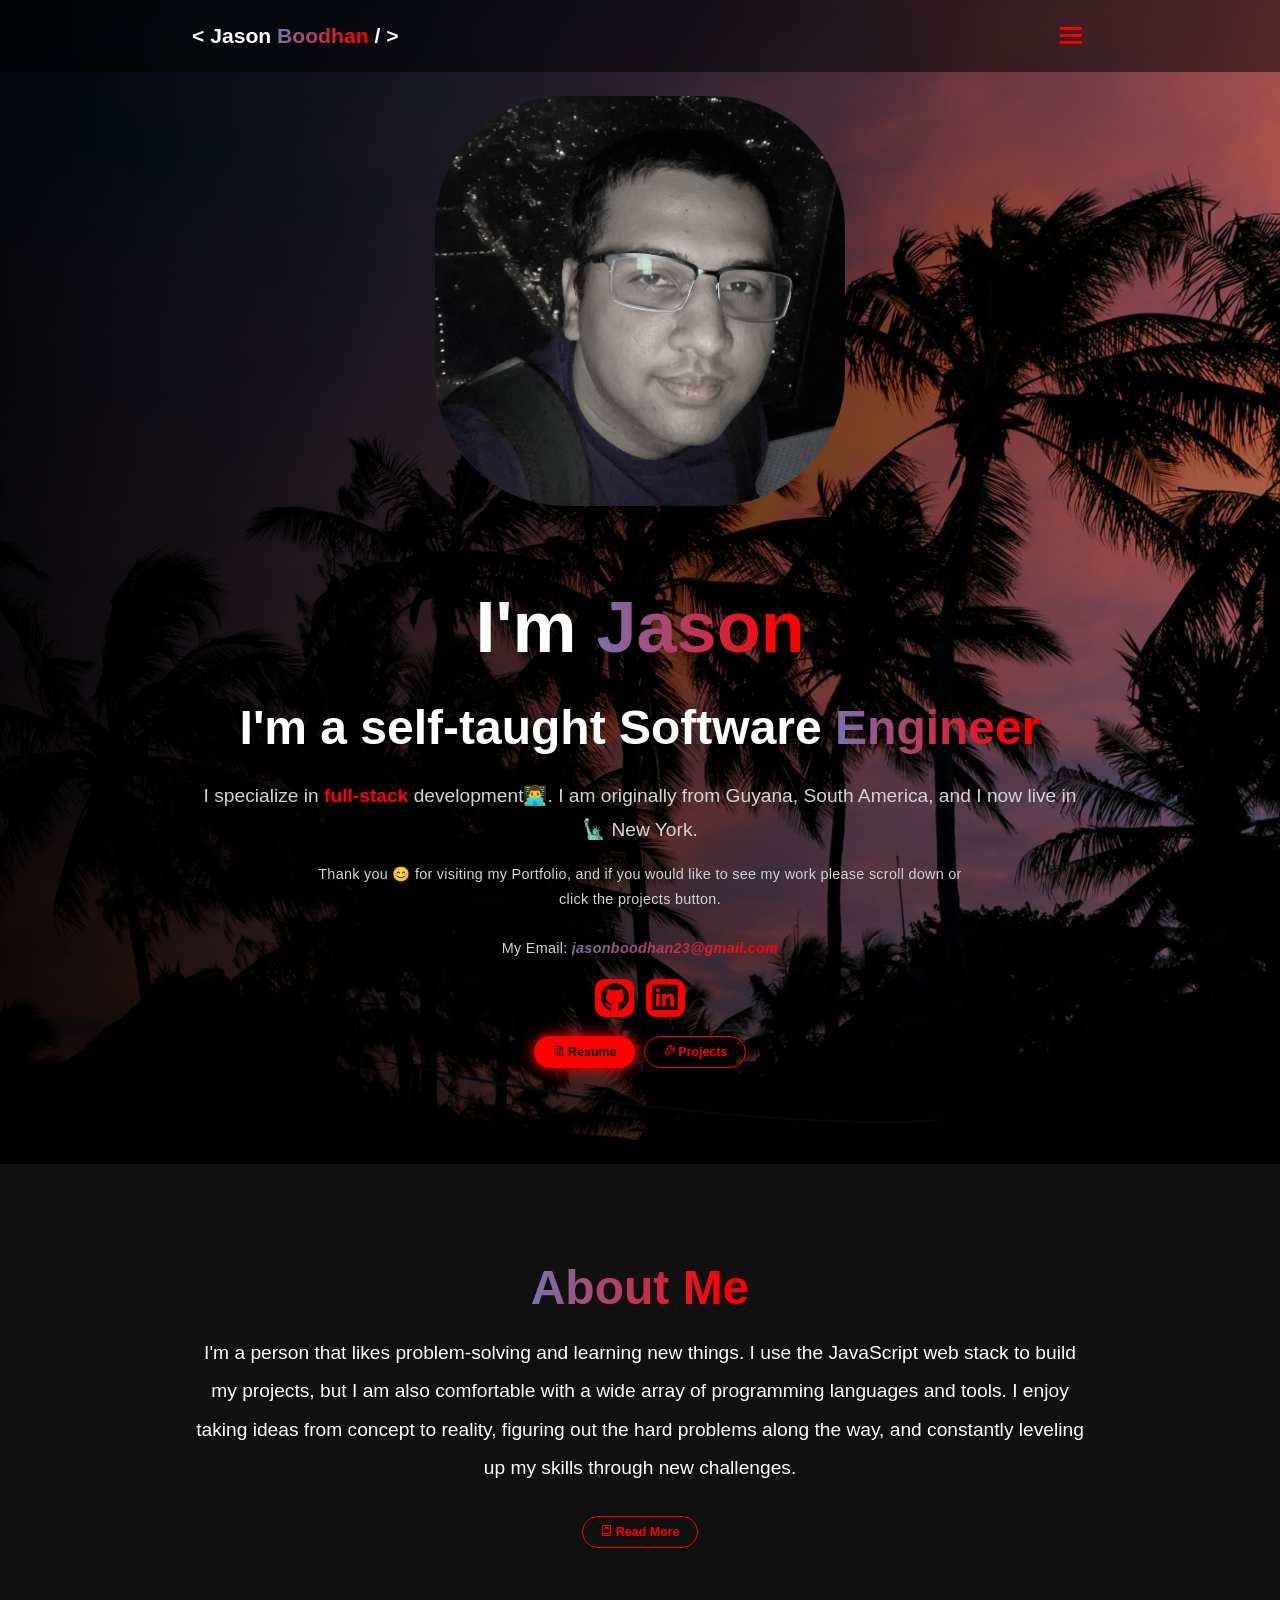
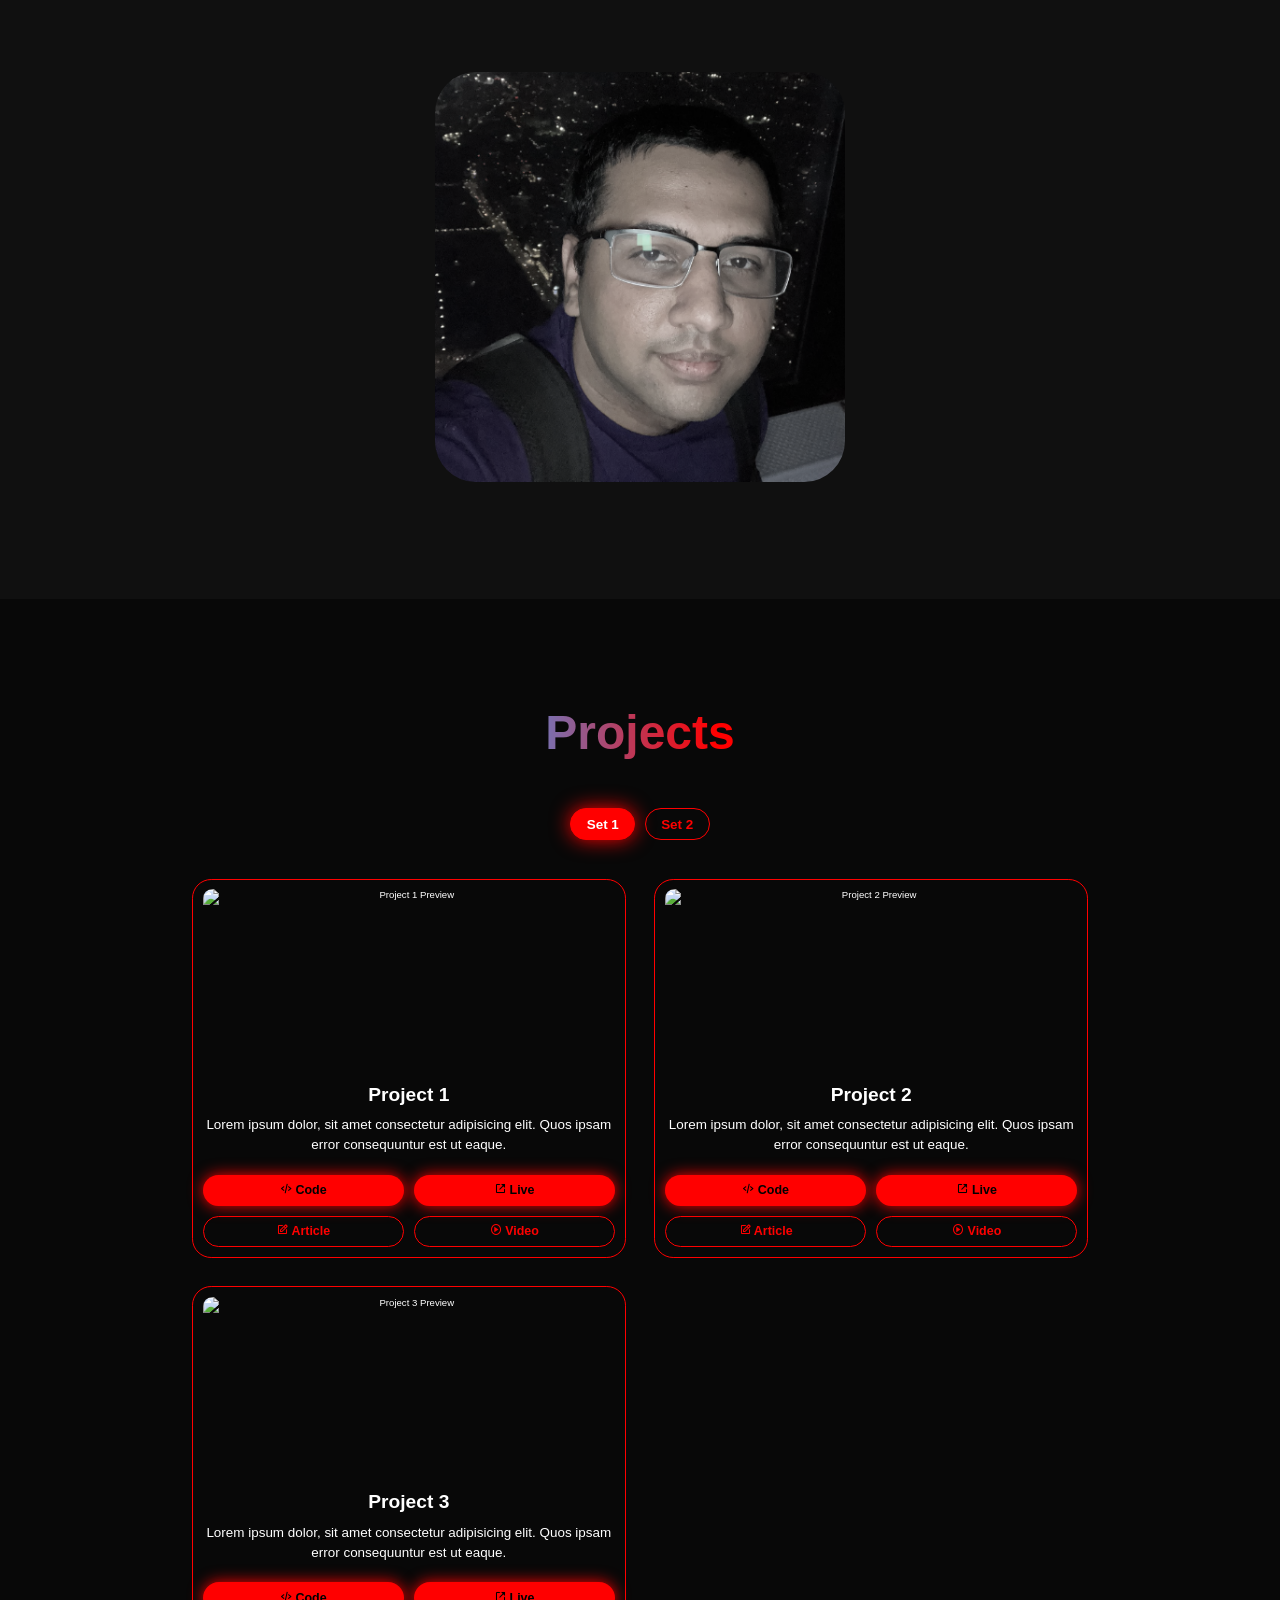
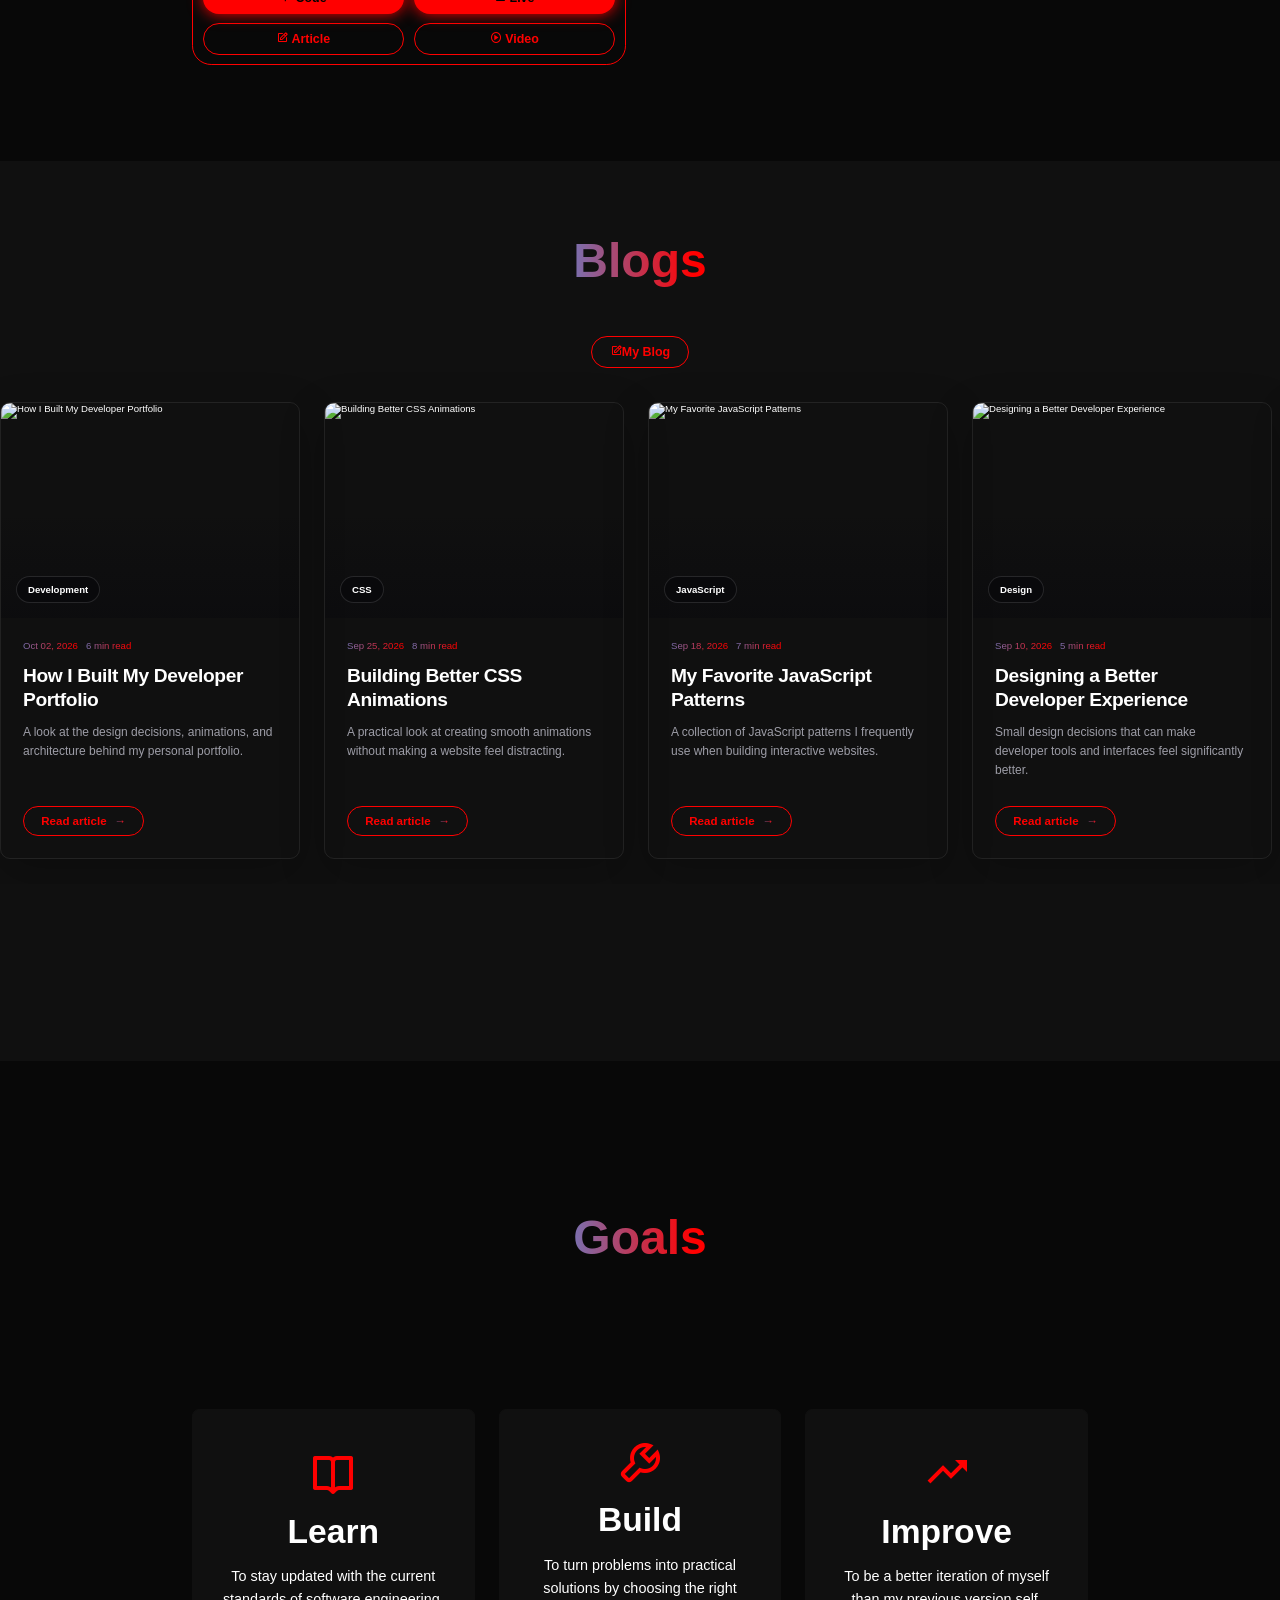
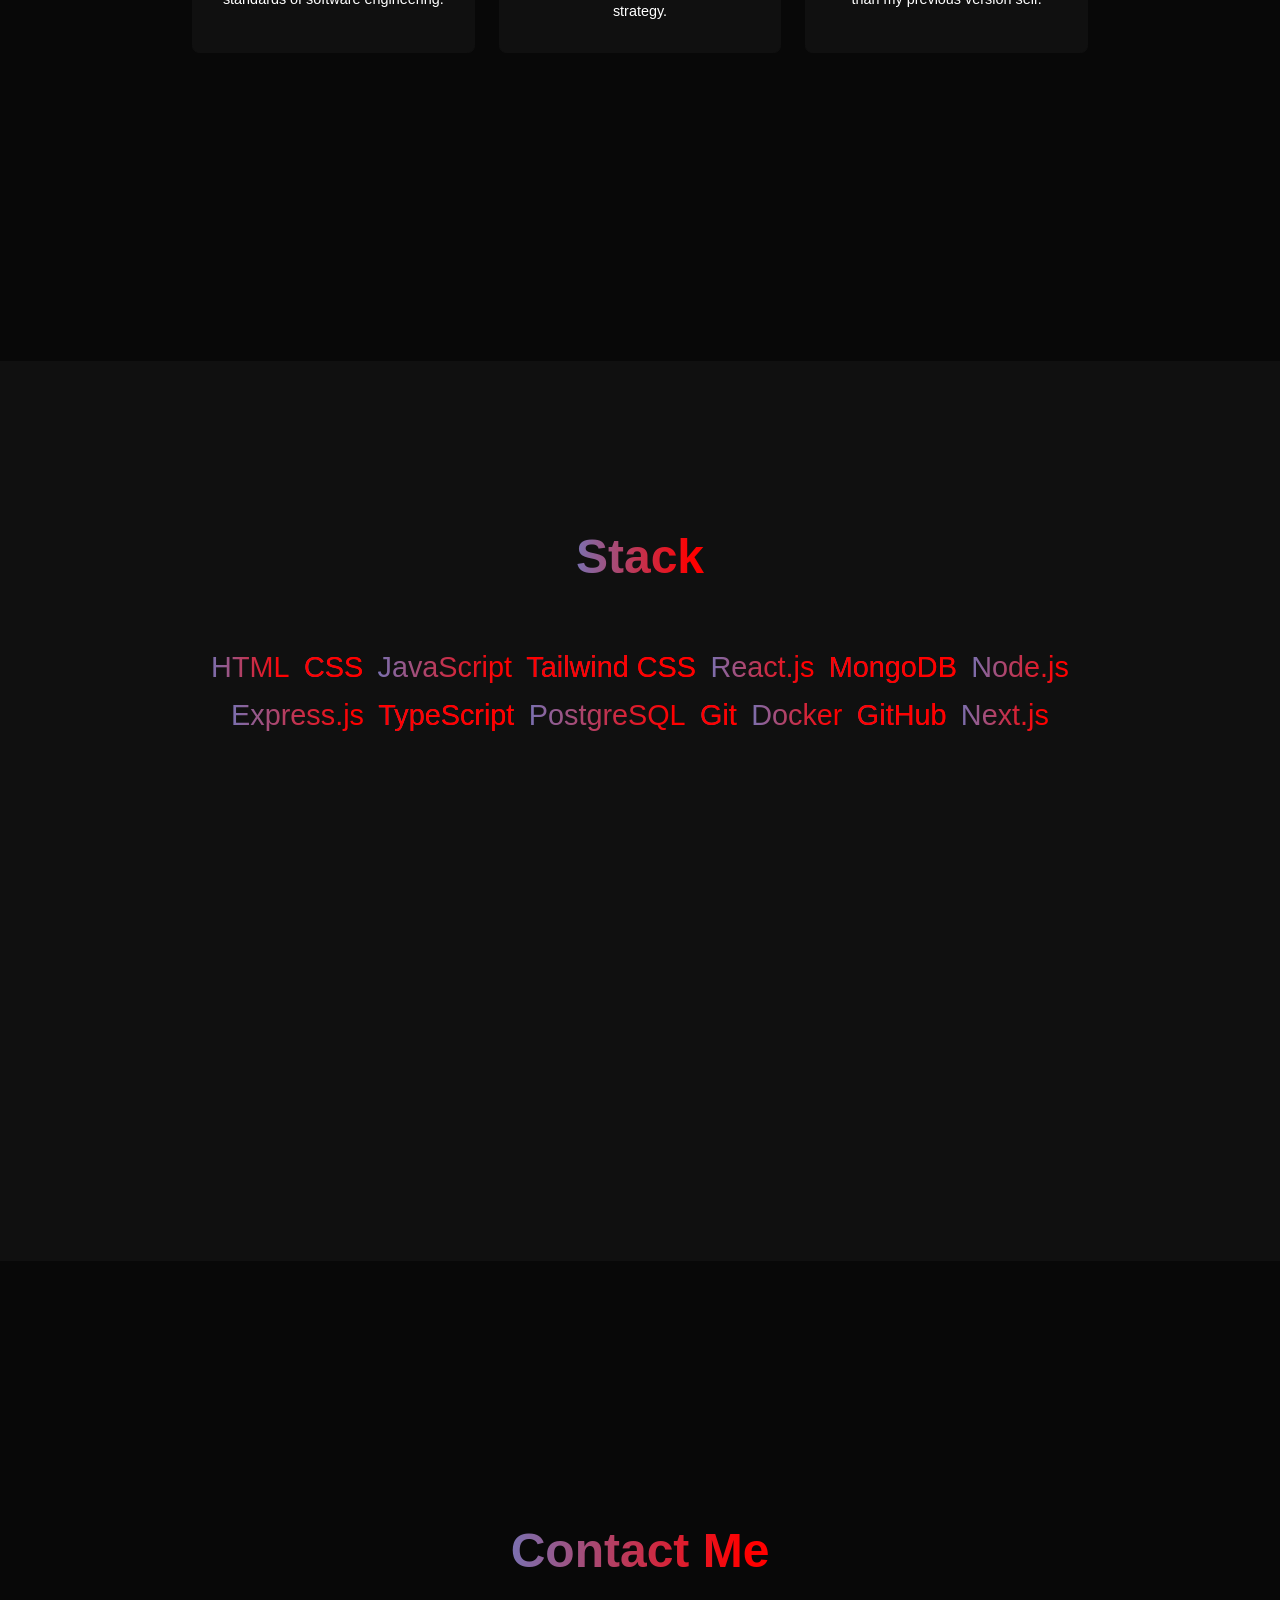
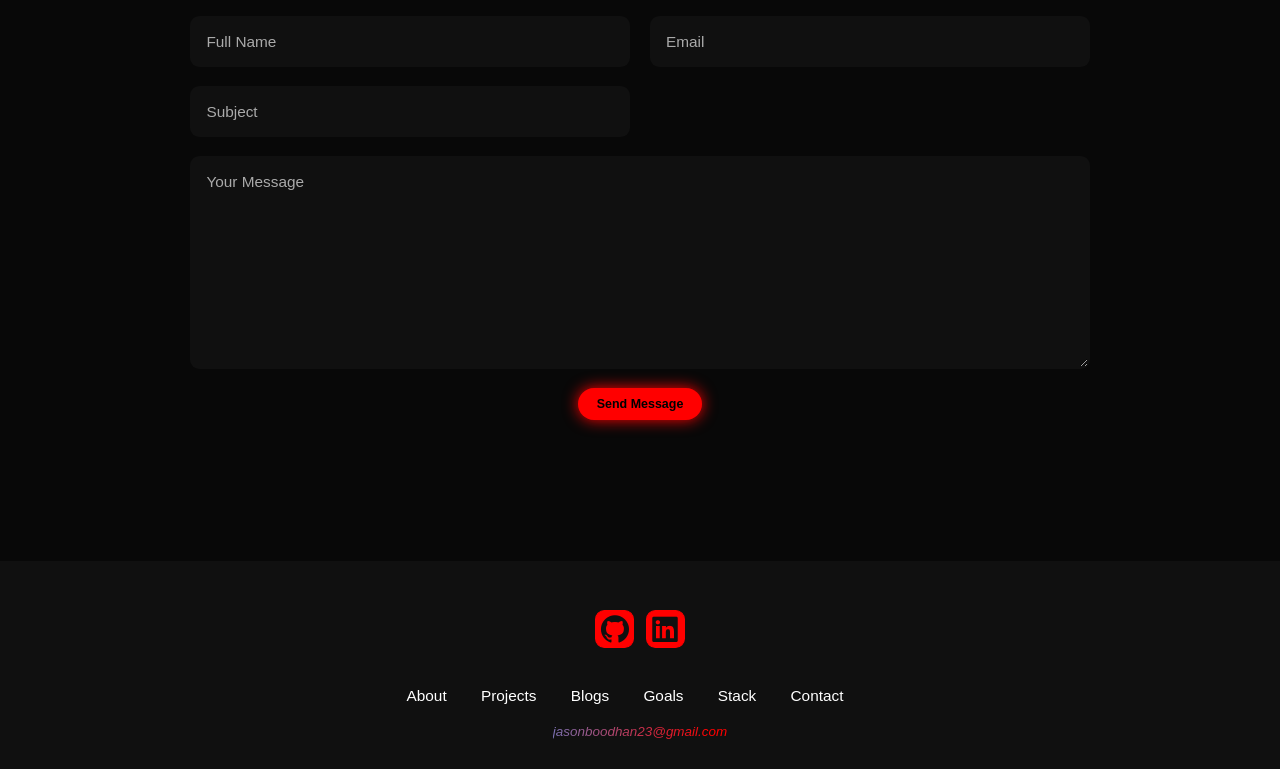
==== commit ff2ff869: "adding a new hover effect to the stack section" ====
--- a/index.html
+++ b/index.html
@@ -91,14 +91,6 @@
         <p>
           I'm a person that likes problem-solving and learning new things. I use the JavaScript web stack to build my projects, but I am also comfortable with a wide array of programming languages and tools. I enjoy taking ideas from concept to reality, figuring out the hard problems along the way, and constantly leveling up my skills through new challenges.
         </p>
-        <br>
-        <p>
-          I'm a person that likes problem-solving and learning new things. I use the JavaScript web stack to build my projects, but I am also comfortable with a wide array of programming languages and tools. I enjoy taking ideas from concept to reality, figuring out the hard problems along the way, and constantly leveling up my skills through new challenges.
-        </p>
-        <br>
-        <p>
-          I'm a person that likes problem-solving and learning new things. I use the JavaScript web stack to build my projects, but I am also comfortable with a wide array of programming languages and tools. I enjoy taking ideas from concept to reality, figuring out the hard problems along the way, and constantly leveling up my skills through new challenges.
-        </p>
         <a href="#blogs" class="btn btn-secondary"><i class='bx bx-book'></i> Read More</a>
       </div>
     </section>
@@ -174,7 +166,7 @@
 
 
       <div class="stack-listed">
-        <span>HTML </span>
+        <span class="linked-hover-html">HTML </span>
         <span class="even">CSS </span>
         <span>JavaScript </span>
         <span class="even">Tailwind CSS </span>
@@ -182,7 +174,7 @@
         <span class="even">MongoDB </span>
         <span>Node.js </span>
         <span>Express.js </span>
-        <span class="even">TypeScript </span>
+        <span class="even linked-hover">TypeScript </span>
         <span>PostgreSQL </span>
         <span class="even">Git </span>
         <span>Docker </span>
@@ -191,7 +183,7 @@
       </div>
 
       <div class="wrapper">
-        <i class="bx bxl-html5 item item1"></i>
+        <i class="bx bxl-html5 item item1 linked-hover-html"></i>
         <i class="bx bxl-css3 item item2"></i>
         <i class="bx bxl-javascript item item3"></i>
         <i class="bx bxl-tailwind-css item item4"></i>
@@ -208,9 +200,6 @@
       </div>
     </section>
 
-    
-
-    
 
     <section class="contact" id="contact">
       <h2 class="heading"><span>Contact Me</span></h2>
--- a/styles.css
+++ b/styles.css
@@ -204,9 +204,8 @@
         font-size: 7.5rem;
         font-weight: 700;
         margin-top: 2rem;
-        margin-bottom: 1rem;
+        margin-bottom: 0.5rem;
         line-height: 1.2;
-        text-transform: uppercase;
       }
 
       .home-content h2 {
@@ -356,9 +355,9 @@
       }
 
       .about-content p {
-        font-size: 1.4rem;
+        font-size: 2rem;
         font-weight: 400;
-        line-height: 1.6;
+        line-height: 2;
       }
 
       .about-content .btn {
@@ -487,8 +486,13 @@
       }
 
       .item:hover {
+        
+        
+      }
+
+      .linked-hover-html.active {
+        color: var(--text-color);
         transition: color 0.8s ease-in-out;
-        color: var(--text-color);
       }
 
       .item14 {
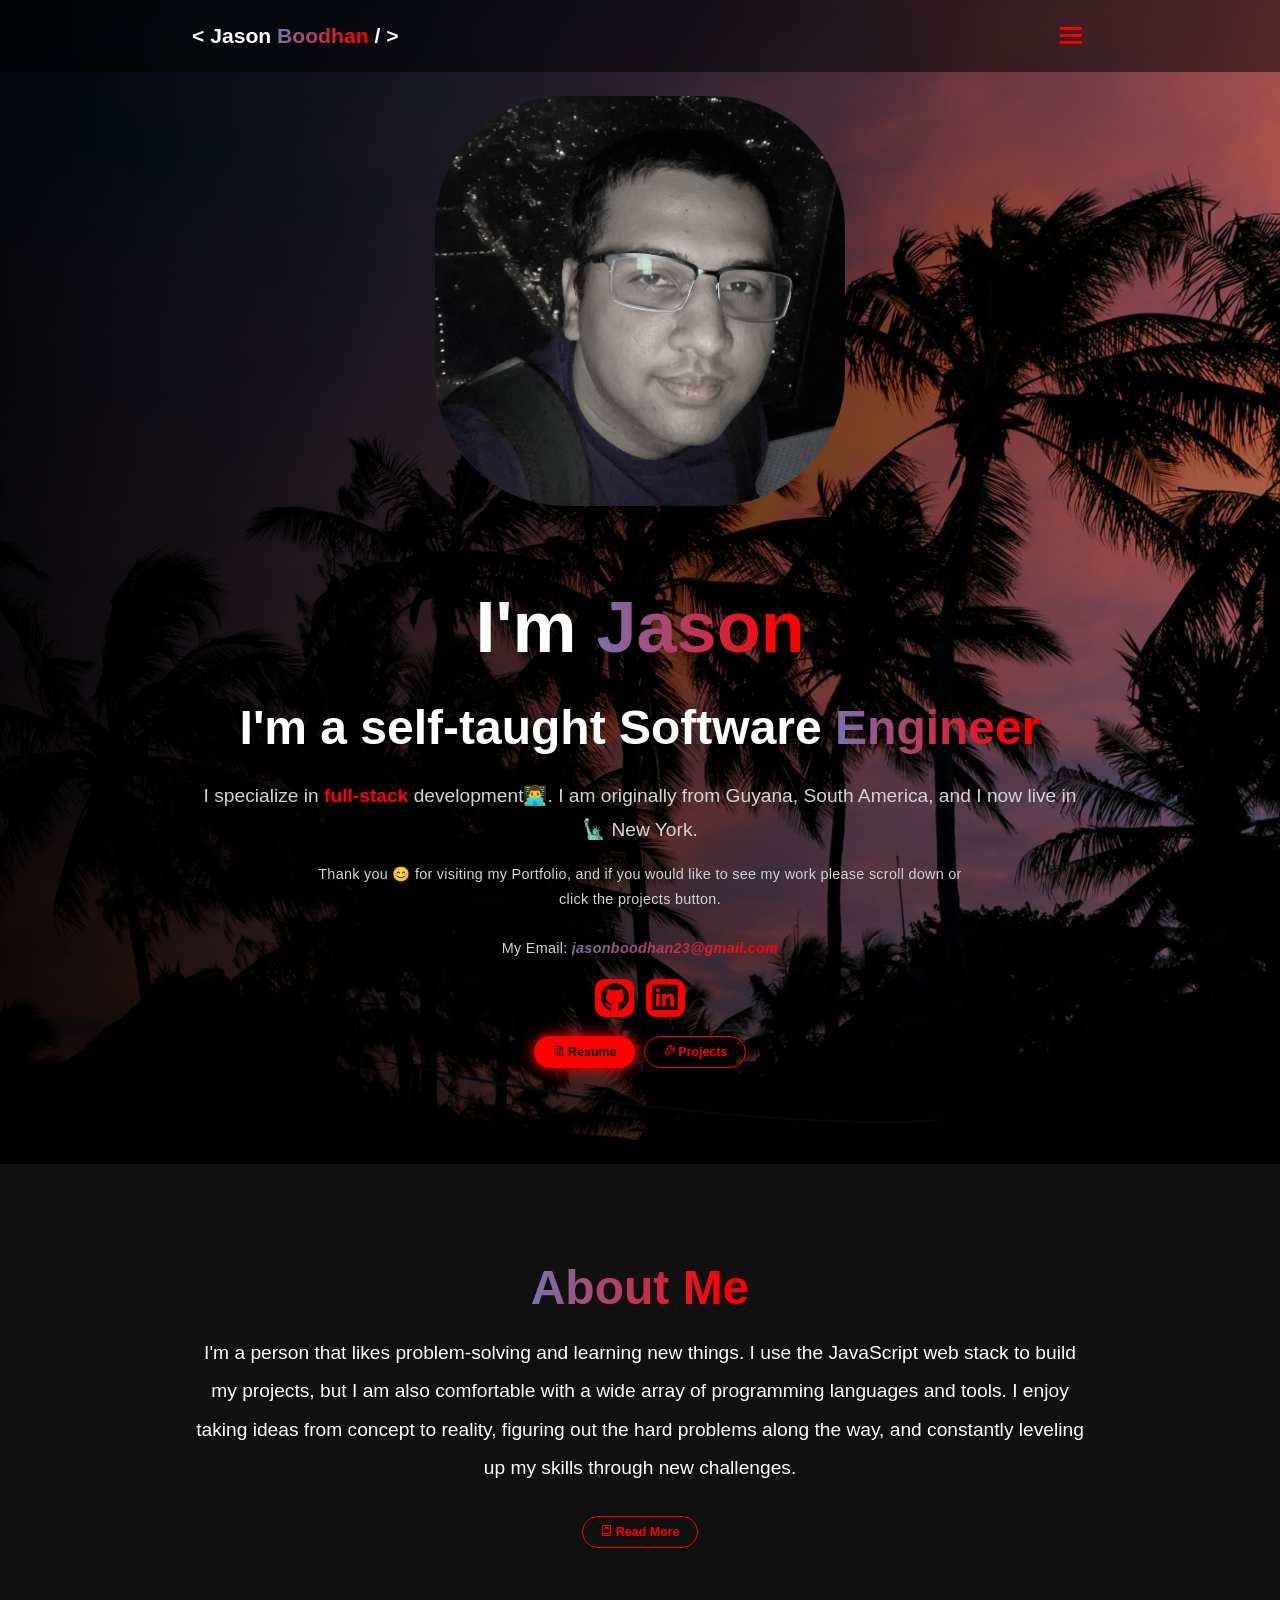
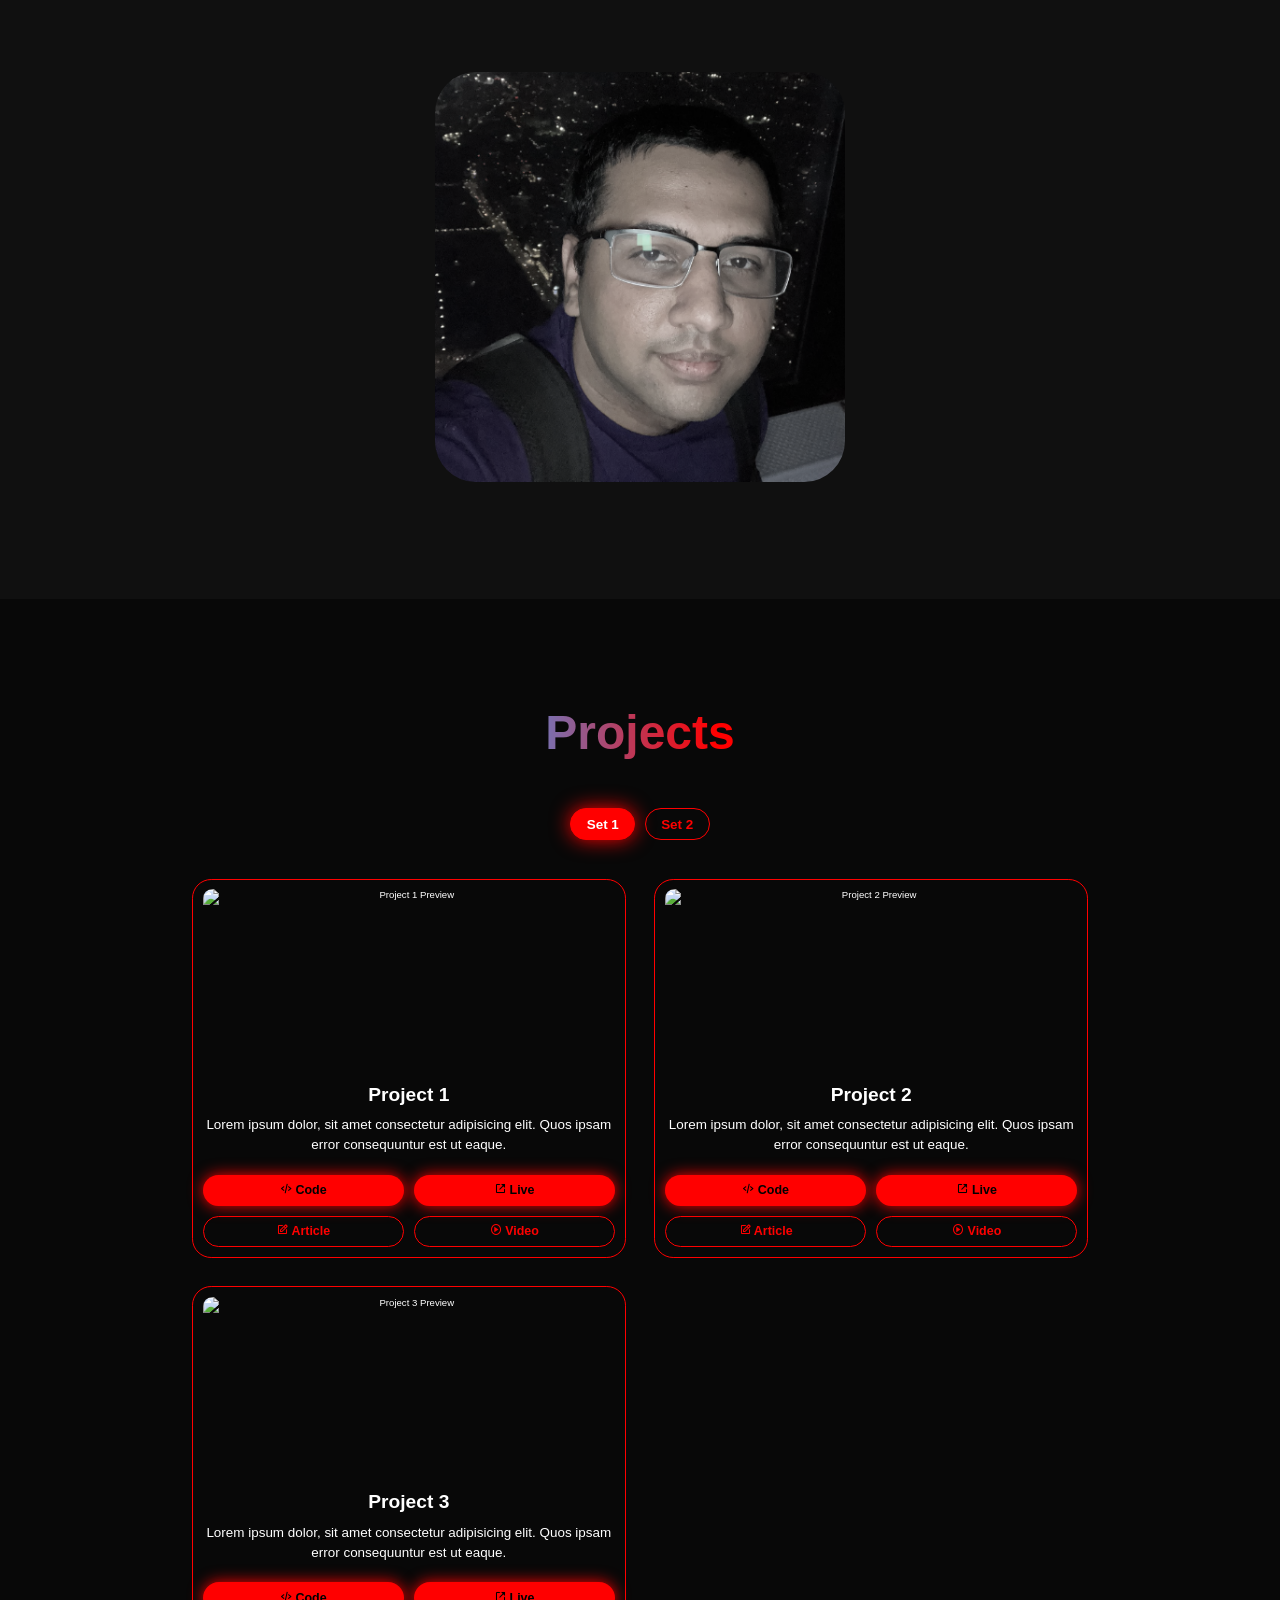
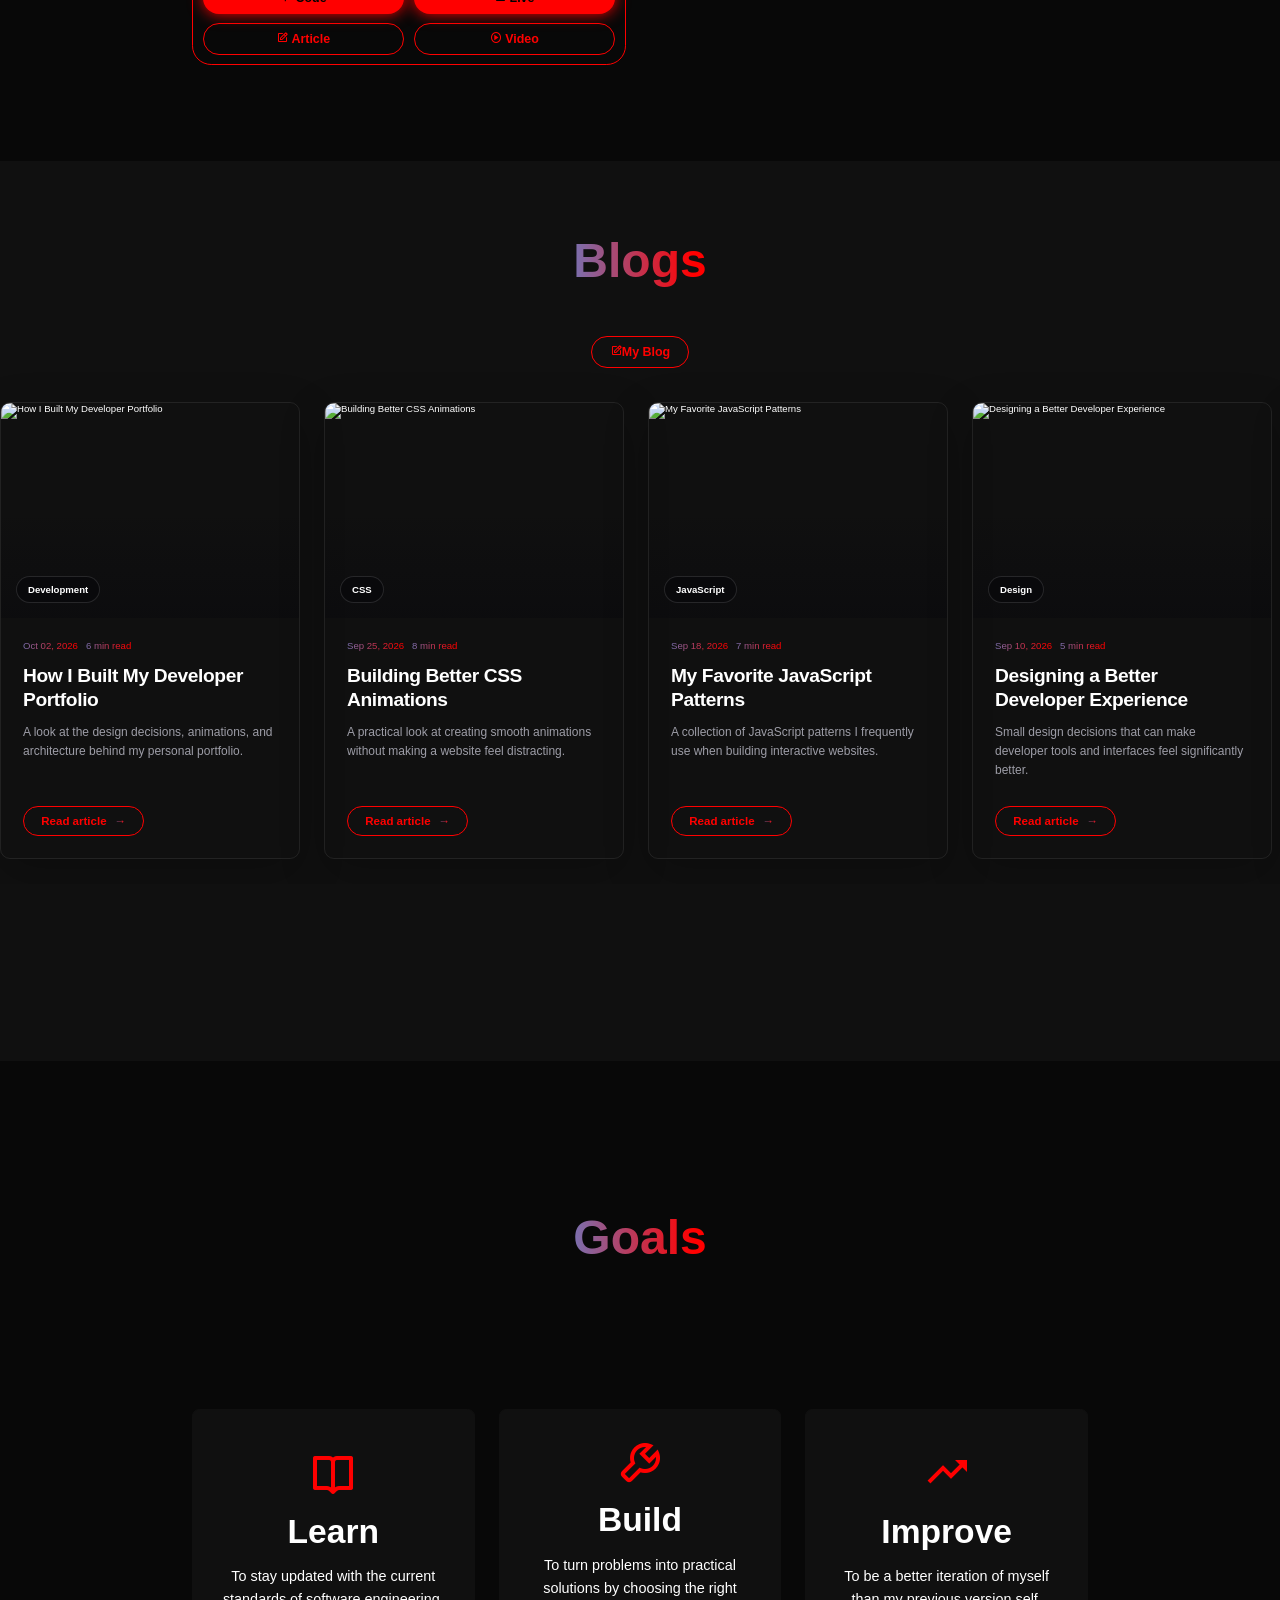
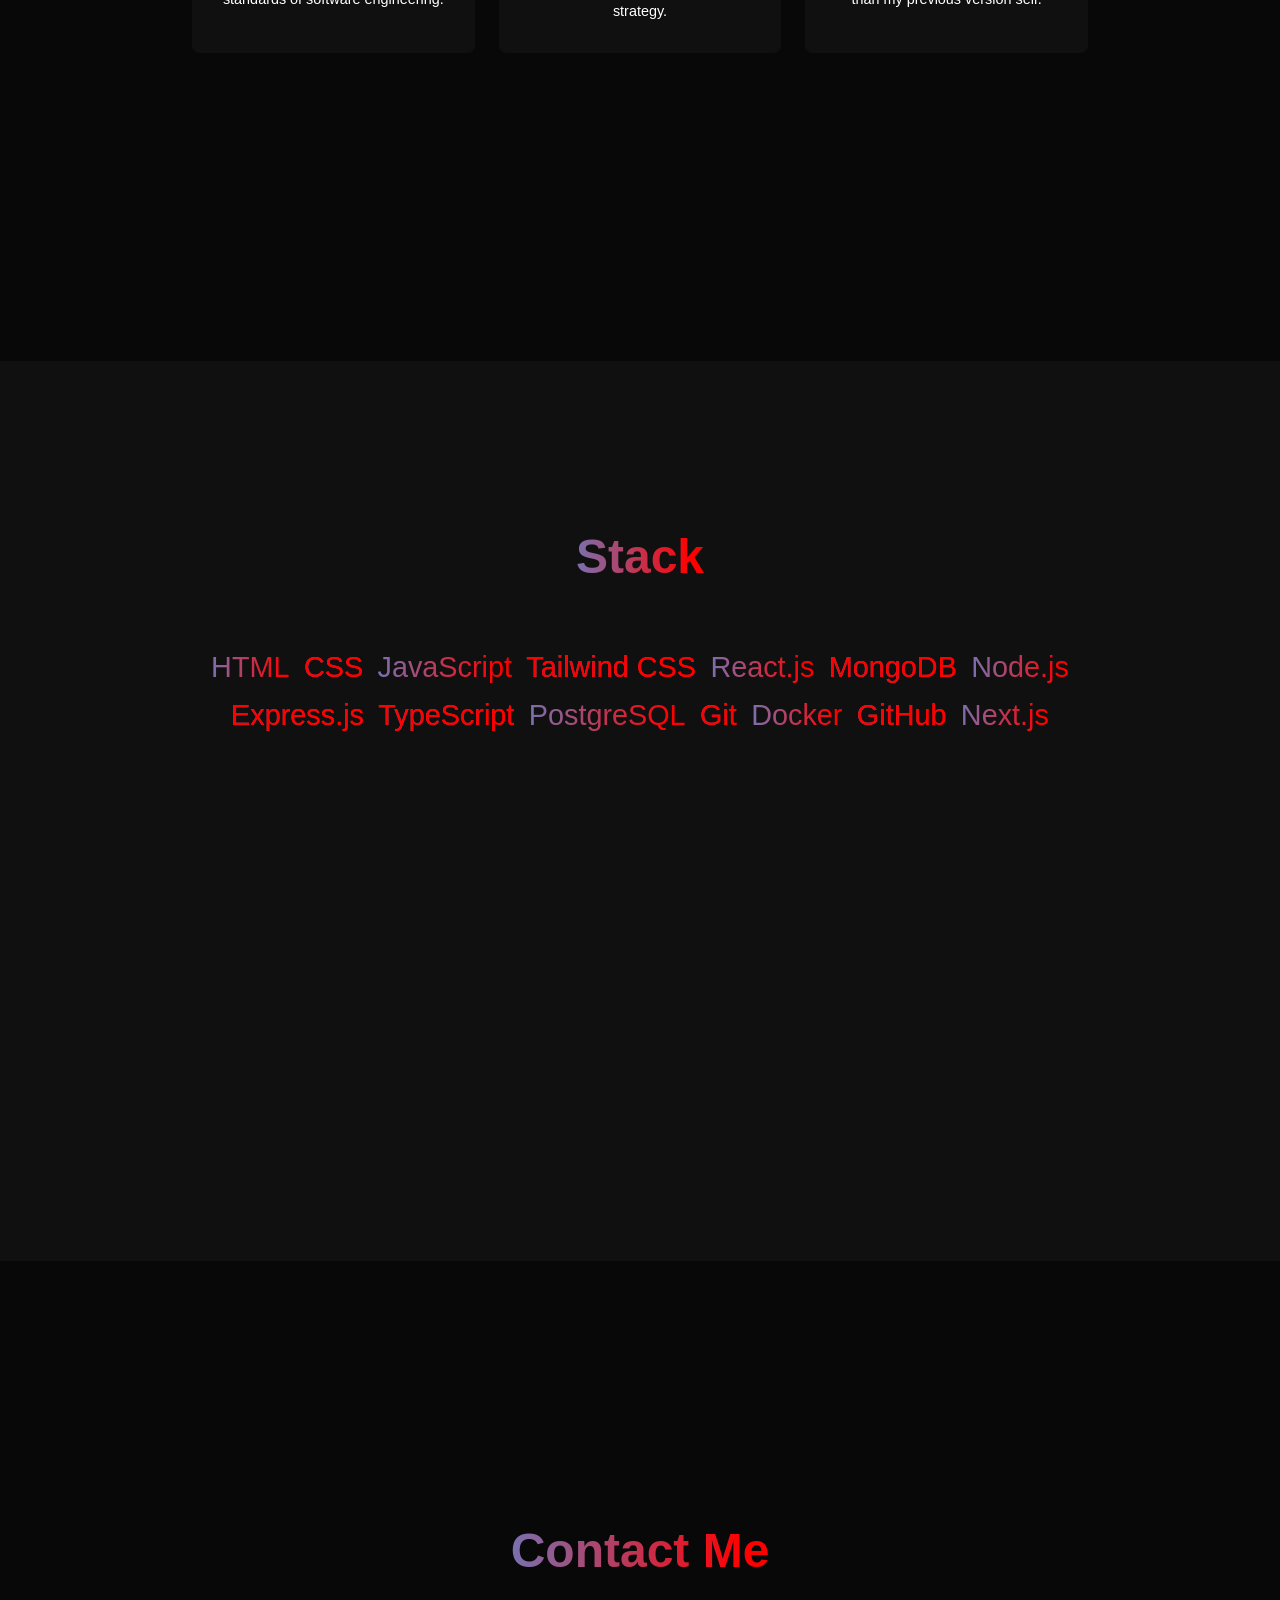
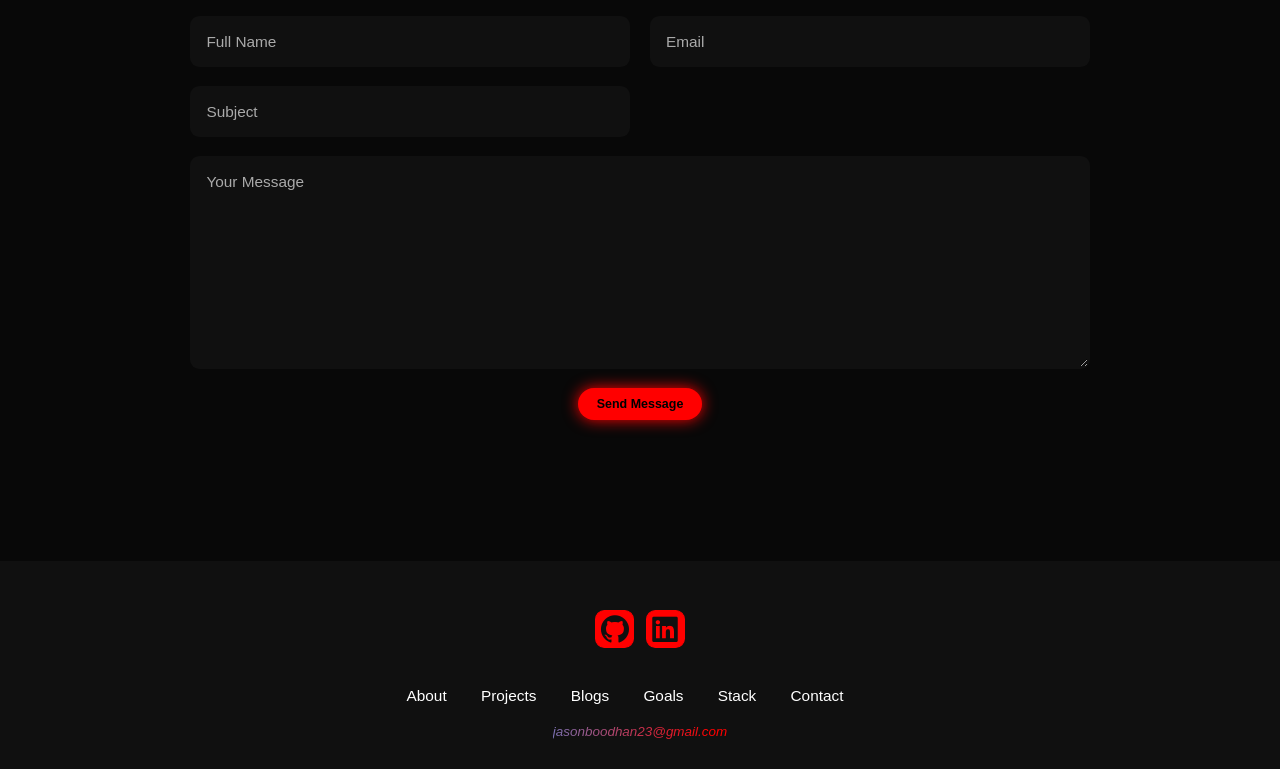
==== commit fd4361aa: "completed the stack dual hover highlight feature" ====
--- a/index.html
+++ b/index.html
@@ -165,41 +165,40 @@
       <h2 class="heading"><span>Stack</span></h2>
 
 
-      <div class="stack-listed">
-        <span class="linked-hover-html">HTML </span>
-        <span class="even">CSS </span>
-        <span>JavaScript </span>
-        <span class="even">Tailwind CSS </span>
-        <span>React.js </span>
-        <span class="even">MongoDB </span>
-        <span>Node.js </span>
-        <span>Express.js </span>
-        <span class="even linked-hover">TypeScript </span>
-        <span>PostgreSQL </span>
-        <span class="even">Git </span>
-        <span>Docker </span>
-        <span class="even">GitHub </span>
-        <span>Next.js </span>
-      </div>
-
-      <div class="wrapper">
-        <i class="bx bxl-html5 item item1 linked-hover-html"></i>
-        <i class="bx bxl-css3 item item2"></i>
-        <i class="bx bxl-javascript item item3"></i>
-        <i class="bx bxl-tailwind-css item item4"></i>
-        <i class="bx bxl-react item item5"></i>
-        <i class="bx bxl-mongodb item item6"></i>
-        <i class="bx bxl-nodejs item item7"></i>
-        <i class="devicon-express-original item item8"></i>
-        <i class="bx bxl-typescript item item9"></i>
-        <i class="bx bxl-postgresql item item10"></i>
-        <i class="bx bxl-git item item11"></i>
-        <i class="bx bxl-docker item item12"></i>
-        <i class="bx bxl-github item item13"></i>
-        <i class="devicon-nextjs-plain item item14"></i>
-      </div>
-    </section>
-
+    <div class="stack-listed">
+      <span class="linked-hover-html">HTML </span>
+      <span class="even linked-hover-css">CSS </span>
+      <span class="linked-hover-javascript">JavaScript </span>
+      <span class="even linked-hover-tailwind">Tailwind CSS </span>
+      <span class="linked-hover-react">React.js </span>
+      <span class="even linked-hover-mongodb">MongoDB </span>
+      <span class="linked-hover-nodejs">Node.js </span>
+      <span class="even linked-hover-express">Express.js </span>
+      <span class="linked-hover-typescript even">TypeScript </span>
+      <span class="linked-hover-postgresql">PostgreSQL </span>
+      <span class="even linked-hover-git">Git </span>
+      <span class="linked-hover-docker">Docker </span>
+      <span class="even linked-hover-github">GitHub </span>
+      <span class="linked-hover-nextjs">Next.js </span>
+    </div>
+
+    <div class="wrapper">
+      <i class="bx bxl-html5 item item1 linked-hover-html"></i>
+      <i class="bx bxl-css3 item item2 linked-hover-css"></i>
+      <i class="bx bxl-javascript item item3 linked-hover-javascript"></i>
+      <i class="bx bxl-tailwind-css item item4 linked-hover-tailwind"></i>
+      <i class="bx bxl-react item item5 linked-hover-react"></i>
+      <i class="bx bxl-mongodb item item6 linked-hover-mongodb"></i>
+      <i class="bx bxl-nodejs item item7 linked-hover-nodejs"></i>
+      <i class="devicon-express-original item item8 linked-hover-express"></i>
+      <i class="bx bxl-typescript item item9 linked-hover-typescript"></i>
+      <i class="bx bxl-postgresql item item10 linked-hover-postgresql"></i>
+      <i class="bx bxl-git item item11 linked-hover-git"></i>
+      <i class="bx bxl-docker item item12 linked-hover-docker"></i>
+      <i class="bx bxl-github item item13 linked-hover-github"></i>
+      <i class="devicon-nextjs-plain item item14 linked-hover-nextjs"></i>
+    </div>
+    </section>
 
     <section class="contact" id="contact">
       <h2 class="heading"><span>Contact Me</span></h2>
--- a/styles.css
+++ b/styles.css
@@ -485,15 +485,78 @@
         color: transparent;
       }
 
-      .item:hover {
-        
-        
-      }
 
       .linked-hover-html.active {
         color: var(--text-color);
         transition: color 0.8s ease-in-out;
       }
+
+      .linked-hover-css.active {
+        color: var(--text-color);
+        transition: color 0.8s ease-in-out;
+      }
+
+      .linked-hover-javascript.active {
+        color: var(--text-color);
+        transition: color 0.8s ease-in-out;
+      }
+
+      .linked-hover-tailwind.active {
+        color: var(--text-color);
+        transition: color 0.8s ease-in-out;
+      }
+
+      .linked-hover-react.active {
+        color: var(--text-color);
+        transition: color 0.8s ease-in-out;
+      }
+
+      .linked-hover-mongodb.active {
+        color: var(--text-color);
+        transition: color 0.8s ease-in-out;
+      }
+
+      .linked-hover-nodejs.active {
+        color: var(--text-color);
+        transition: color 0.8s ease-in-out;
+      }
+
+      .linked-hover-express.active {
+        color: var(--text-color);
+        transition: color 0.8s ease-in-out;
+      }
+
+      .linked-hover-typescript.active {
+        color: var(--text-color);
+        transition: color 0.8s ease-in-out;
+      }
+
+      .linked-hover-postgresql.active {
+        color: var(--text-color);
+        transition: color 0.8s ease-in-out;
+      }
+
+      .linked-hover-git.active {
+        color: var(--text-color);
+        transition: color 0.8s ease-in-out;
+      }
+
+      .linked-hover-docker.active {
+        color: var(--text-color);
+        transition: color 0.8s ease-in-out;
+      }
+
+      .linked-hover-github.active {
+        color: var(--text-color);
+        transition: color 0.8s ease-in-out;
+      }
+
+      .linked-hover-nextjs.active {
+        color: var(--text-color);
+        transition: color 0.8s ease-in-out;
+      }
+
+
 
       .item14 {
         font-size: 100px;
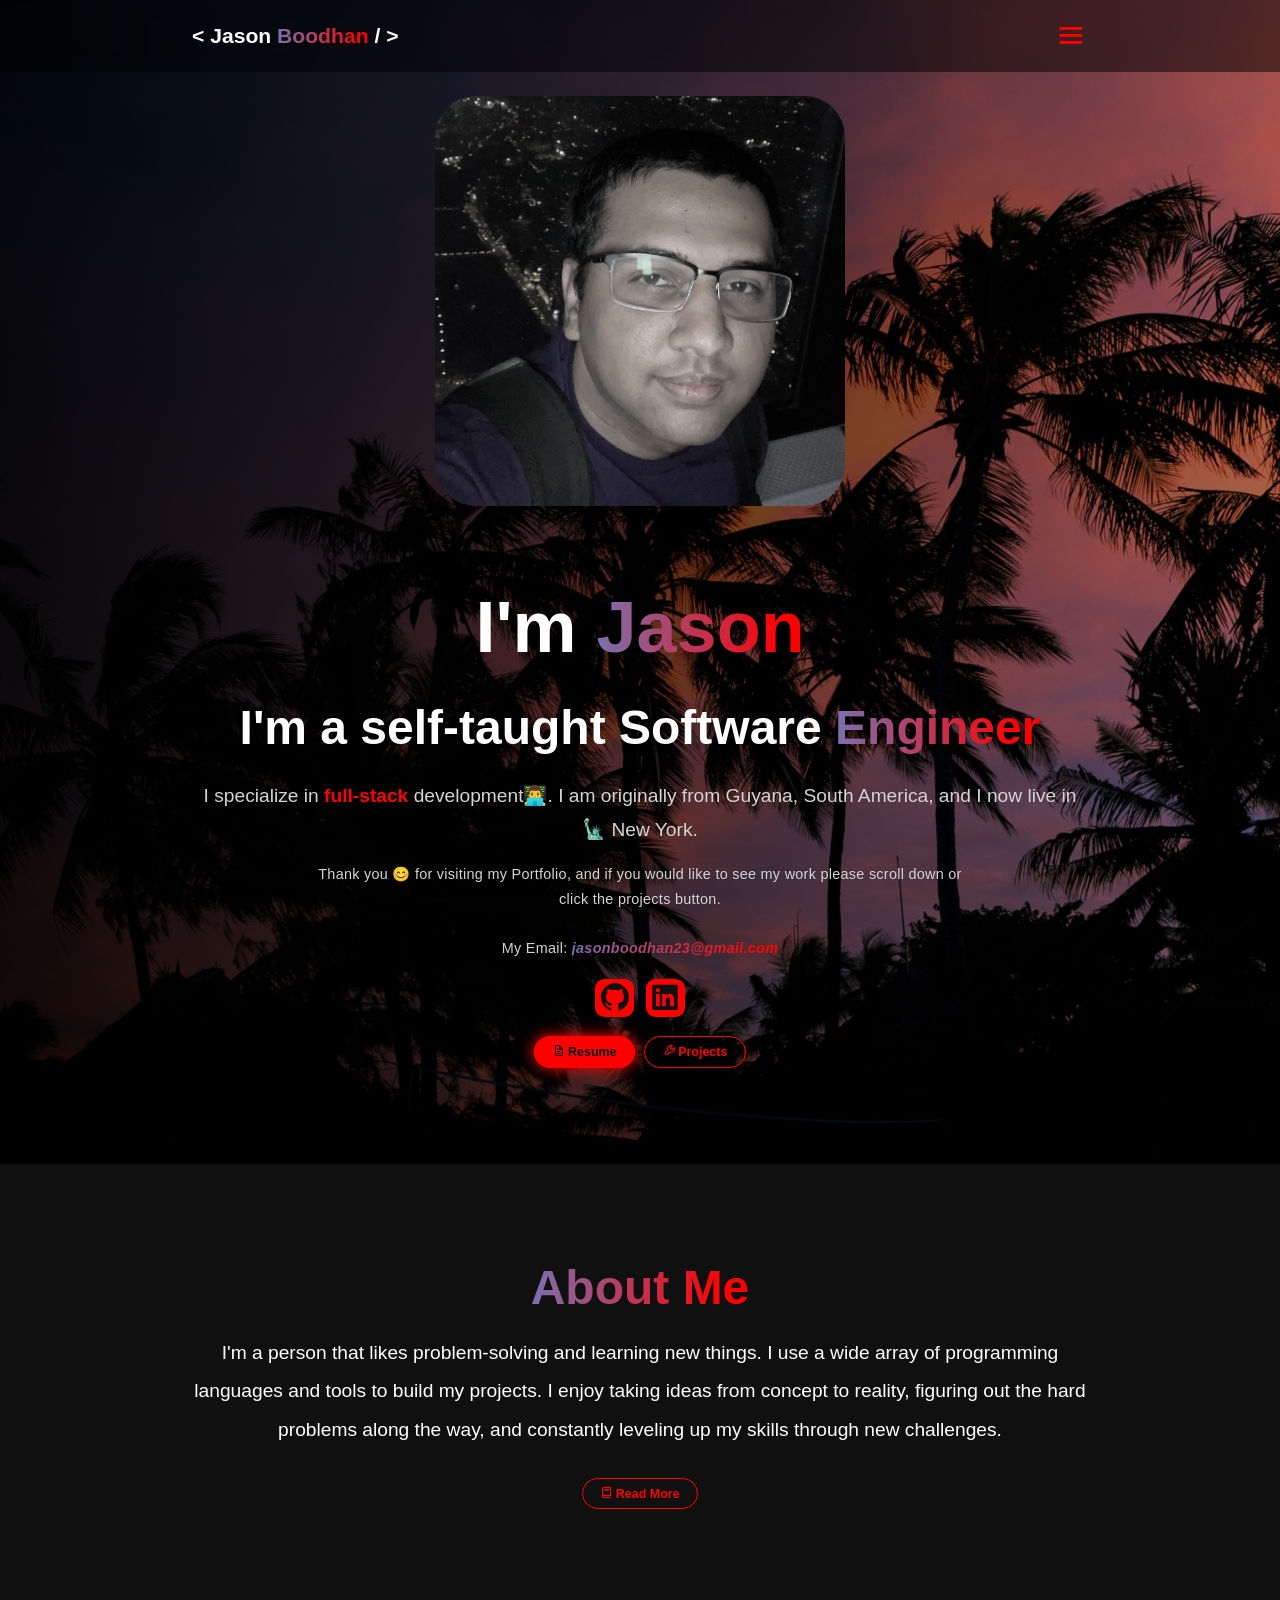
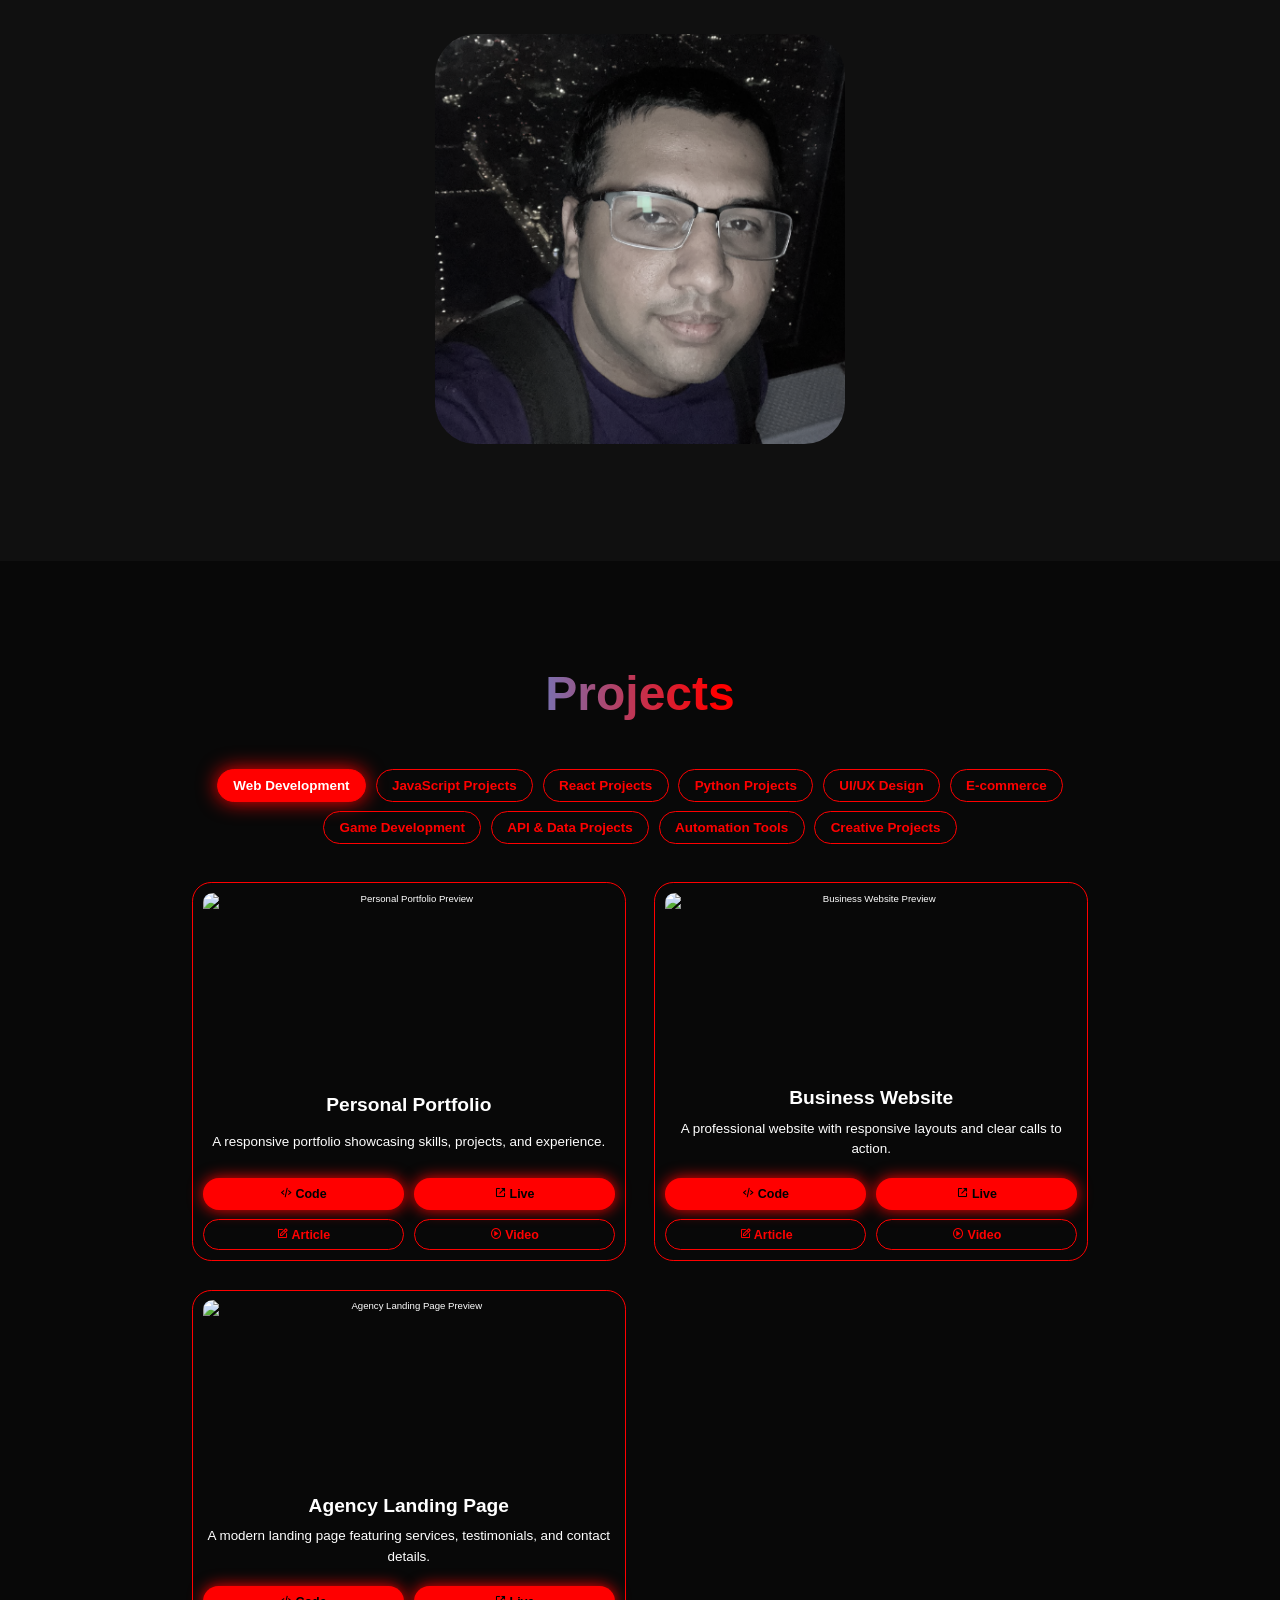
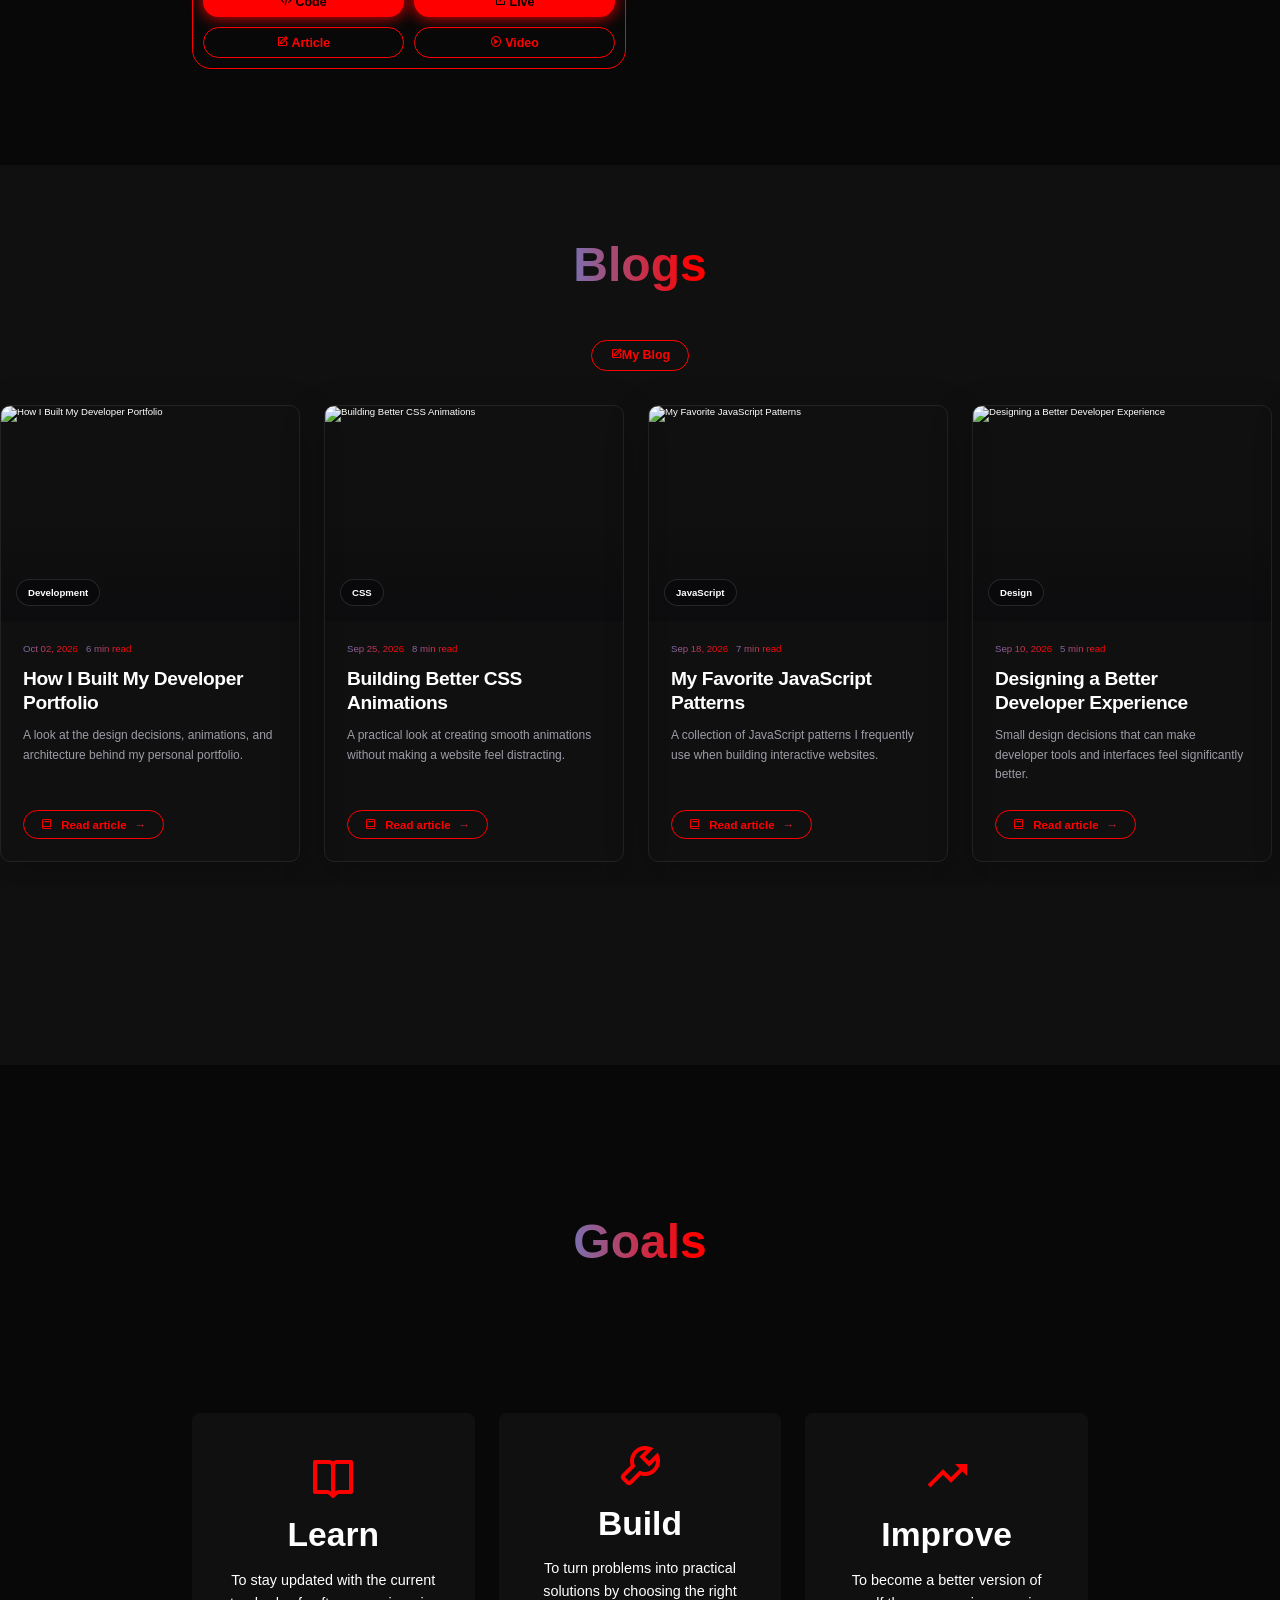
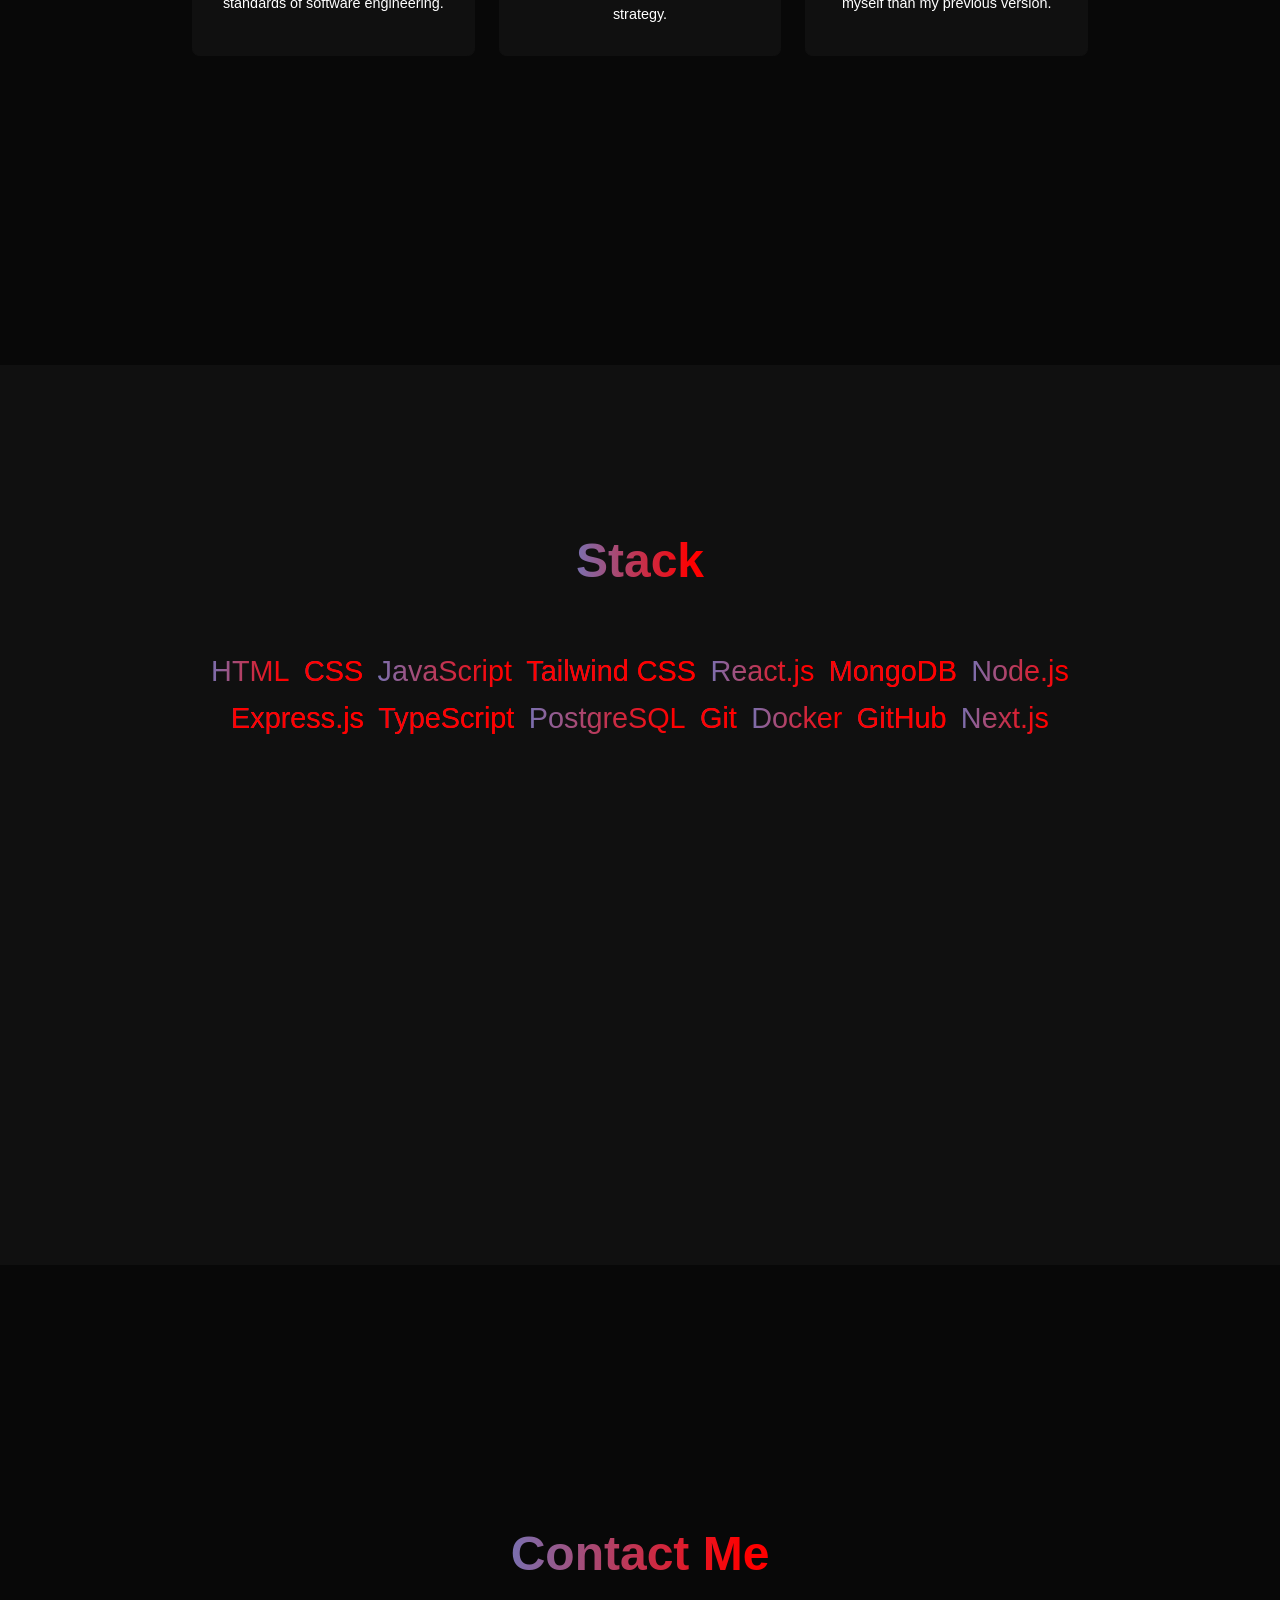
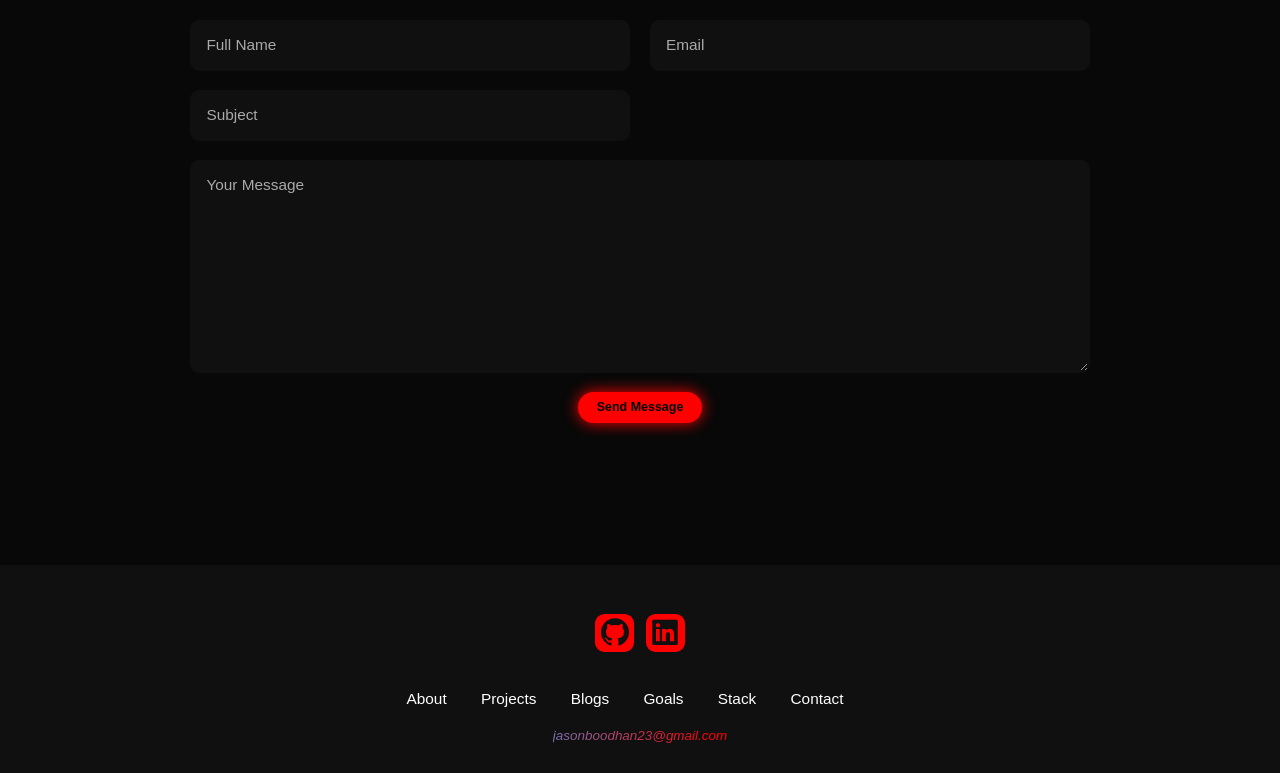
==== commit 95952a10: "added a link for a video section for later" ====
--- a/index.html
+++ b/index.html
@@ -36,6 +36,7 @@
         <a href="#home">Home</a>
         <a href="#about">About</a>
         <a href="#projects">Projects</a>
+        <a href="#projects">Videos</a>
         <a href="#blogs">Blogs</a>
         <a href="#goals">Goals</a>
         <a href="#stack">Stack</a>     
@@ -89,11 +90,13 @@
       <div class="about-content">
         <h2><span>About Me</span></h2>
         <p>
-          I'm a person that likes problem-solving and learning new things. I use the JavaScript web stack to build my projects, but I am also comfortable with a wide array of programming languages and tools. I enjoy taking ideas from concept to reality, figuring out the hard problems along the way, and constantly leveling up my skills through new challenges.
+          I'm a person that likes problem-solving and learning new things. I use a wide array of programming languages and tools to build my projects. I enjoy taking ideas from concept to reality, figuring out the hard problems along the way, and constantly leveling up my skills through new challenges.
         </p>
         <a href="#blogs" class="btn btn-secondary"><i class='bx bx-book'></i> Read More</a>
       </div>
     </section>
+
+    
 
     <!-- Projects Section -->
     <section class="projects" id="projects">
@@ -152,7 +155,7 @@
             <i class="bx bx-trending-up"></i>
             <h4>Improve</h4>
             <p>
-              To be a better iteration of myself than my previous version self. 
+              To become a better version of myself than my previous version. 
             </p>
           </div>
         </div>
--- a/styles.css
+++ b/styles.css
@@ -133,7 +133,7 @@
       .navbar a {
         font-size: 1.6rem;
         color: var(--text-color);
-        margin-left: 4rem;
+        margin-left: 2rem;
         font-weight: 500;
         transition: 0.3s ease-in-out;
         border-bottom: 3px solid transparent;
@@ -245,7 +245,7 @@
 
       .home-img img {
         width: 32vw;
-        border-radius: 32%;
+        border-radius: 10%;
         transition: 0.4s ease-in-out;
         object-fit: cover;
         filter: grayscale(70%);
@@ -1005,61 +1005,7 @@
       }
 
 
-/* ------------------------------------------------------------
-   HEADER
------------------------------------------------------------- */
-
-.blog-carousel-header {
-
-  width: min(1100px, calc(100% - 40px));
-
-  margin: 0 auto 55px;
-
-  text-align: center;
-
-}
-
-
-.blog-carousel-eyebrow {
-
-  display: inline-flex;
-
-  align-items: center;
-
-  gap: 8px;
-
-  margin-bottom: 14px;
-
-  color: var(--main-color);
-
-  font-size: 1.2rem;
-
-  font-weight: 600;
-
-  letter-spacing: 0.14em;
-
-  text-transform: uppercase;
-
-}
-
-
-.blog-carousel-eyebrow::before {
-
-  content: "";
-
-  width: 7px;
-
-  height: 7px;
-
-  border-radius: 50%;
-
-  background: var(--main-color);
-
-  box-shadow:
-    0 0 8px var(--main-color),
-    0 0 18px var(--main-color);
-
-}
+
 
 
 .blog-carousel-title {
@@ -1236,8 +1182,7 @@
 
   transform: translateY(-2px);
 
-  border-color:
-    rgba(148, 97, 253, 0.45);
+  border-color: var(--main-color);
 
   box-shadow:
     0 20px 55px rgba(0, 0, 0, 0.3),
